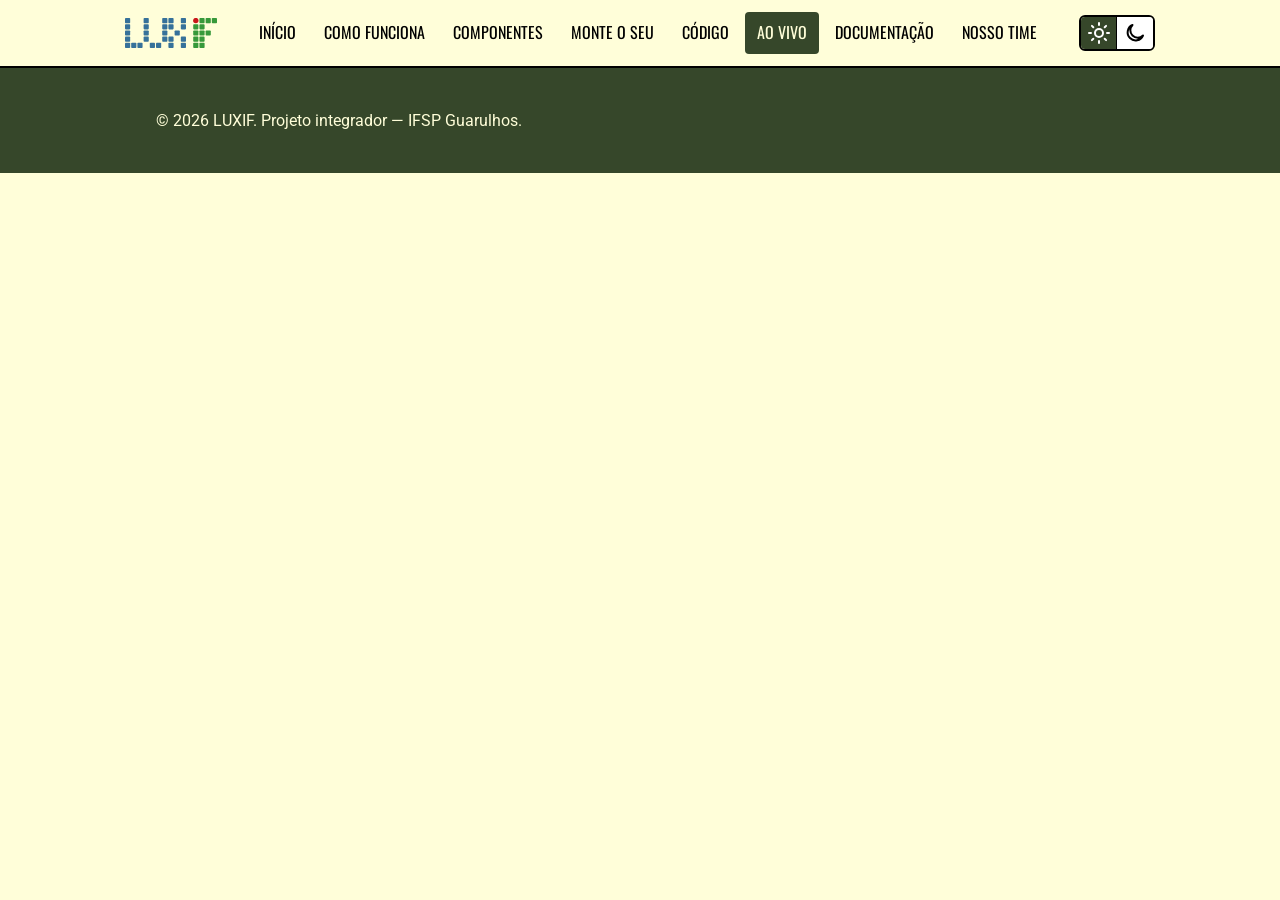
==== paginas/ao-vivo.html @ e8ebfc52 "Adiciona toma claro e escuro" ====
<!DOCTYPE html>
<html lang="pt-BR">
<head>
    <meta charset="UTF-8">
    <meta name="viewport" content="width=device-width, initial-scale=1">
    <title>Ao Vivo</title>

    <link rel="icon" href="../icones/icone.png" type="image/png">
	<link href="https://fonts.googleapis.com/css2?family=Oswald:wght@500;700&amp;family=Roboto:wght@400;700&amp;display=swap" rel="stylesheet">
    <link rel="stylesheet" href="../css/style.css">
    <script src="../js/tema.js"></script>
</head>
<body>
    <header>
        <div class="painel">
            <a href="../index.html"><img class="logo" src="../imagens/logo.svg" alt="Logo LUXIF — página inicial"></a>
            <nav>
                <ul>
                    <li><a href="../index.html">Início</a></li>
                    <li><a href="funcionamento.html">Como funciona</a></li>
                    <li><a href="componentes.html">Componentes</a></li>
                    <li><a href="montagem.html">Monte o seu</a></li>
                    <li><a href="codigo.html">Código</a></li>
                    <li><a href="ao-vivo.html" aria-current="page">Ao vivo</a></li>
                    <li><a href="documentacao.html">Documentação</a></li>
                    <li><a href="equipe.html">Nosso time</a></li>
                </ul>
            </nav>
            <div class="ferramentas">
				<div class="seletor-tema" role="group" aria-label="Tema do site">
					<button type="button" data-escolha="claro" aria-pressed="true" aria-label="Tema claro" title="Tema claro"><img src="../icones/claro.svg" alt="" class="icone"></button>	
					<button type="button" data-escolha="escuro" aria-pressed="false" aria-label="Tema escuro" title="Tema escuro"><img src="../icones/escuro.svg" alt="" class="icone"></button>				
				</div>
			</div>
        </div>
    </header>
    
    <main></main>

    <footer>
		<div class="container">
			<p>&copy; 2026 LUXIF. Projeto integrador — IFSP Guarulhos.</p>
		</div>
	</footer>
</body>
</html>
---- css/style.css ----
:root {
	--principal: #8D95C7;   /* roxo azulado claro */
	--secundaria: #A5C78D;  /* verde claro */
	--destaque: #36472A;    /* verde escuro: links e botões */
	--fundo: #FFFED9;       /* amarelo claro */
	--texto: #000000;
	--fonte-titulo: "Oswald", sans-serif;
	--fonte-texto: "Roboto", sans-serif;

	--superficie: #FFFFFF;
	--fundo-alternado: #F1F0D0;
	--borda: #000000;
	--texto-suave: #45473C;
	--sobre-destaque: #FFFED9;
	--rodape-fundo: #36472A;
	--rodape-texto: #FFFED9;
	--alerta: #B3261E;

	color-scheme: light;
}

:root[data-tema="escuro"] {
	--principal: #A9B0DD;
	--secundaria: #A5C78D;
	--destaque: #B9D9A2;
	--fundo: #16180F;
	--texto: #F2F1DC;

	--superficie: #20231A;
	--fundo-alternado: #1B1D14;
	--borda: #5C604E;
	--texto-suave: #C4C3AE;
	--sobre-destaque: #16180F;
	--rodape-fundo: #0E100A;
	--rodape-texto: #F2F1DC;
	--alerta: #FF8A80;

	color-scheme: dark;
}

*,
*::before,
*::after {
    box-sizing: border-box;
}

body {
	margin: 0;
	background: var(--fundo);
	color: var(--texto);
	font-family: var(--fonte-texto);
	line-height: 1.6;
	transition: background-color .4s, color .4s;
}

h1 {
	font-family: var(--fonte-titulo);
	line-height: 1.2;
}

a {
	color: var(--destaque);
}

img {
	max-width: 100%;
	height: auto;
}

:focus-visible {
	outline: 3px solid var(--principal);
	outline-offset: 2px;
}

section {
	padding: 48px 0;
}

.container {
	max-width: 1000px;
	margin: 0 auto;
	padding: 0 16px;
}

section {
	padding: 48px 0;
}

section:nth-of-type(even) {
	background: var(--fundo-alternado);
}

/* Cabeçalho */

header {
	border-bottom: 2px solid var(--borda);
}

header .painel {
	display: flex;
	flex-wrap: wrap;
	align-items: center;
	width: fit-content;
	min-width: 1000px;
	justify-content: space-between;
	gap: 30px;
	padding-top: 12px;
	padding-bottom: 12px;
	margin: 0 auto;
}

.logo {
	display: block;
	height: 30px;
	width: auto;
}

nav ul {
	display: flex;
	flex-wrap: wrap;
	gap: 4px;
	list-style: none;
	margin: 0;
	padding: 0;
}

nav a {
	display: block;
	padding: 8px 12px;
	border-radius: 4px;
	font-family: var(--fonte-titulo);
	text-transform: uppercase;
	text-decoration: none;
	color: var(--texto);
}

nav a:hover {
	background: var(--principal);
	color: #000000;
}

nav a[aria-current="page"] {
	background: var(--destaque);
	color: var(--sobre-destaque);
}


.ferramentas {
	display: flex;
	align-items: center;
	gap: 10px;
}

.icone { 
	width: 1.5rem; 
	height: 1.5rem; 
	display: block; 
}

[data-tema="escuro"] [data-escolha="escuro"] .icone {
  filter: invert(1);
}

.indicador-luxif {
	display: inline-flex;
	align-items: center;
	gap: 6px;
	padding: 4px 10px;
	border: 2px solid var(--borda);
	border-radius: 999px;
	background: var(--superficie);
	color: var(--texto);
	font-size: .9rem;
	font-weight: 700;
	text-decoration: none;
	white-space: nowrap;
}

.indicador-luxif[hidden] {
	display: none;
}

.indicador-luxif::before {
	content: "";
	width: 8px;
	height: 8px;
	border-radius: 50%;
	background: #2E8540;
}

.seletor-tema {
	display: inline-flex;
	border: 2px solid var(--borda);
	border-radius: 6px;
	overflow: hidden;
}

.seletor-tema button {
	display: grid;
	place-items: center;
	width: 36px;
	height: 32px;
	padding: 0;
	border: 0;
	border-right: 1px solid var(--borda);
	background: var(--superficie);
	color: var(--texto);
	cursor: pointer;
}

.seletor-tema button:last-child {
	border-right: 0;
}

.seletor-tema button[aria-pressed="true"] {
	background: var(--destaque);
	color: var(--sobre-destaque);
}

/* Rodapé */

footer {
	padding: 24px 0;
	background: var(--rodape-fundo);
	color: var(--rodape-texto);
}

footer a {
	color: var(--rodape-texto);
}

/* Conteudo das páginas */

.abertura h1 {
	font-size: 3rem;
	margin: 0 0 8px;
}

.subtitulo {
	font-size: 1.3rem;
}

.introducao {
	max-width: 70ch;
	color: var(--texto-suave);
	font-size: 1.1rem;
}

.botao {
	display: inline-block;
	padding: 10px 18px;
	margin: 4px 8px 4px 0;
	border: 2px solid var(--borda);
	border-radius: 6px;
	background: var(--destaque);
	color: var(--sobre-destaque);
	font-family: var(--fonte-titulo);
	font-size: 1rem;
	text-transform: uppercase;
	text-decoration: none;
	cursor: pointer;
}

.botao:hover {
	opacity: .55;
}

.botao.secundario {
	background: var(--superficie);
	color: var(--texto);
}

.botao.secundario:hover {
    opacity: .60;
    background-color: var(--principal);
}

.grade {
	display: grid;
	grid-template-columns: repeat(auto-fit, minmax(220px, 1fr));
	gap: 20px;
}

.cartao {
	background: var(--superficie);
	border: 2px solid var(--borda);
	border-radius: 6px;
	padding: 20px;
	box-shadow: 4px 4px 0 var(--destaque);
}

.cartao h3 {
	margin-top: 0;
}

.aviso {
	padding: 16px 20px;
	border: 2px solid var(--borda);
	border-left: 8px solid var(--principal);
	border-radius: 6px;
	background: var(--superficie);
}

.formula {
	padding: 16px;
	border: 2px dashed var(--borda);
	border-radius: 6px;
	background: var(--superficie);
	font-family: monospace;
	font-size: 1.2rem;
	text-align: center;
}

figure {
	margin: 0;
	padding: 12px;
	border: 2px solid var(--borda);
	border-radius: 6px;
	background: var(--superficie);
}

figure img {
	display: block;
	margin: 0 auto;
	background: #FFFFFF;
}

figcaption {
	margin-top: 8px;
	font-size: .9rem;
}

table {
	width: 100%;
	border-collapse: collapse;
	background: var(--superficie);
}

th,
td {
	padding: 10px 12px;
	border: 1px solid var(--borda);
	text-align: left;
	vertical-align: top;
}

thead th {
	background: var(--principal);
	color: #000000;
	font-family: var(--fonte-titulo);
}

pre {
	padding: 16px;
	border-radius: 6px;
	background: #1E2219;
	color: #EEF0E4;
	line-height: 1.5;
}

/* Responsividade */

.duas-colunas {
	display: grid;
	grid-template-columns: 1fr 1fr;
	gap: 32px;
	align-items: center;
}

@media (max-width: 800px) {
	nav {
		order: 3;
		width: 100%;
	}

	.duas-colunas {
		grid-template-columns: minmax(0, 1fr);
	}

	.abertura h1 {
		font-size: 2.2rem;
	}
}
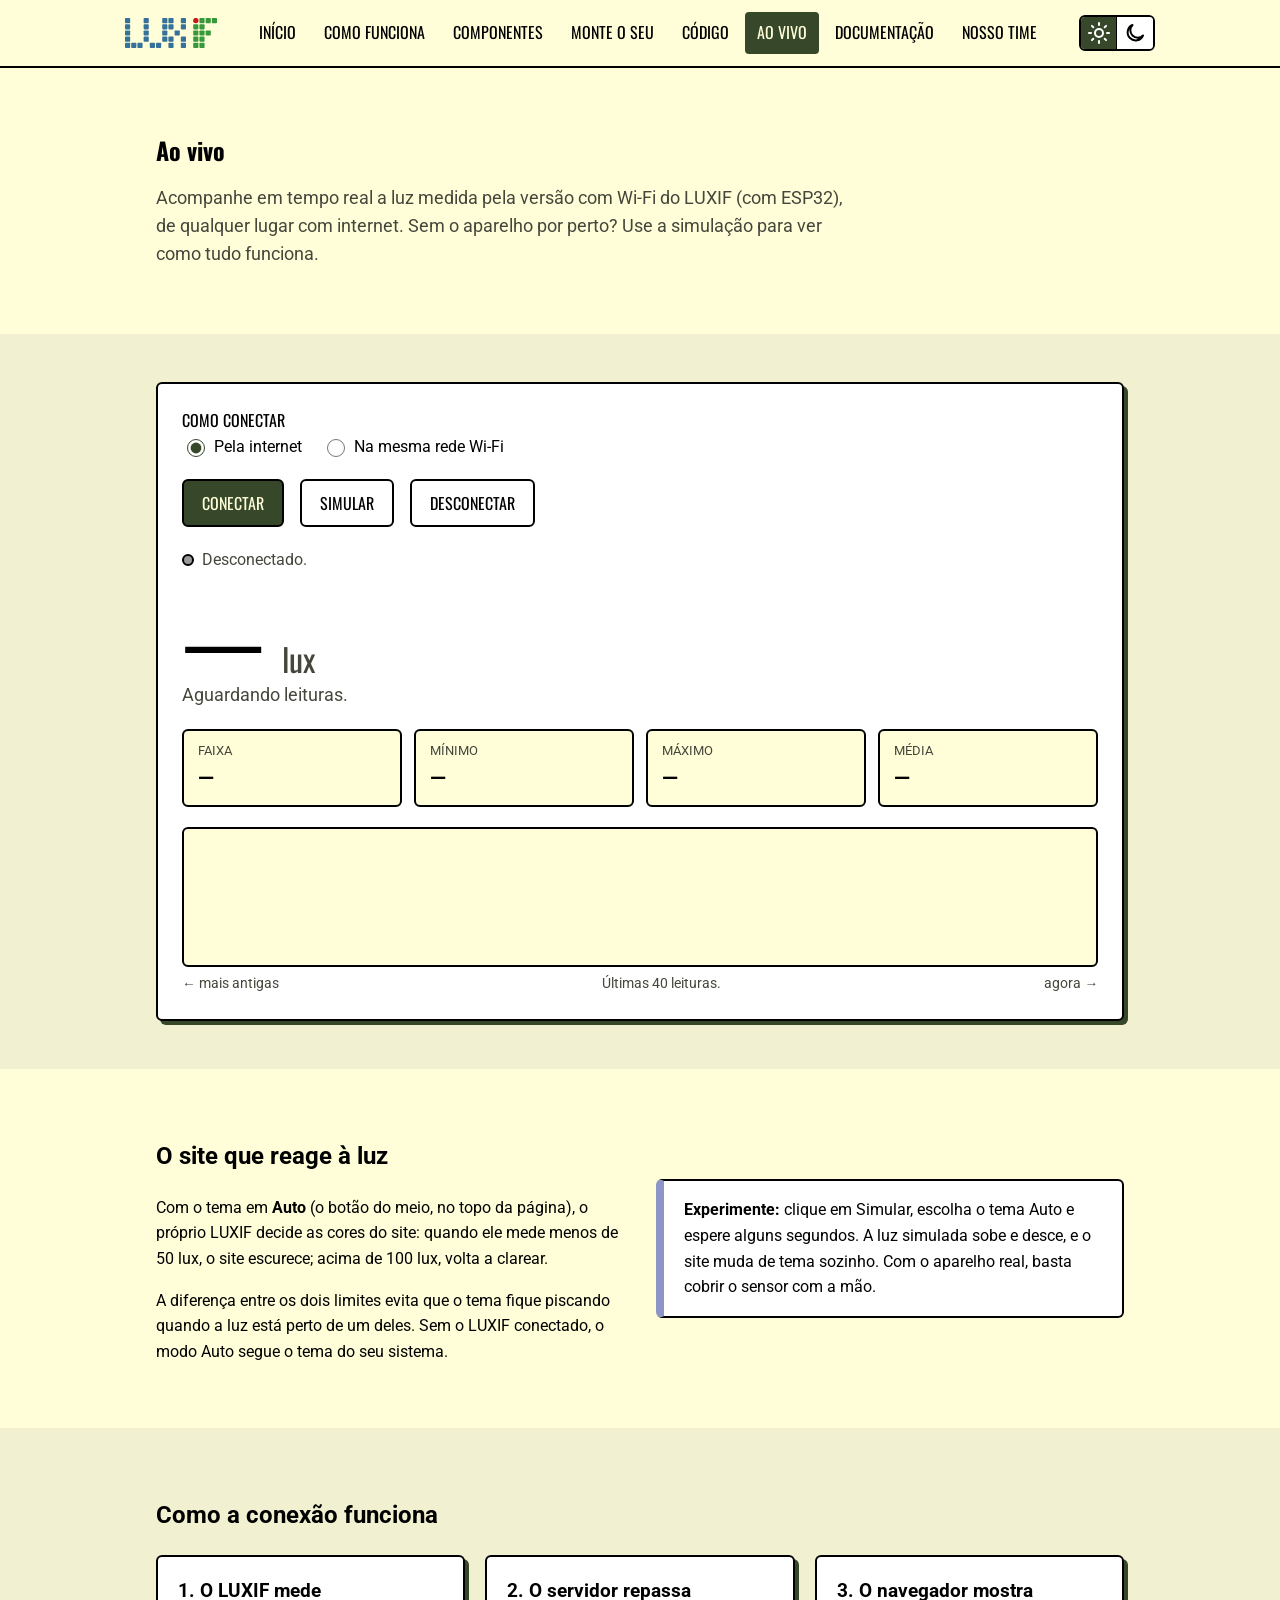
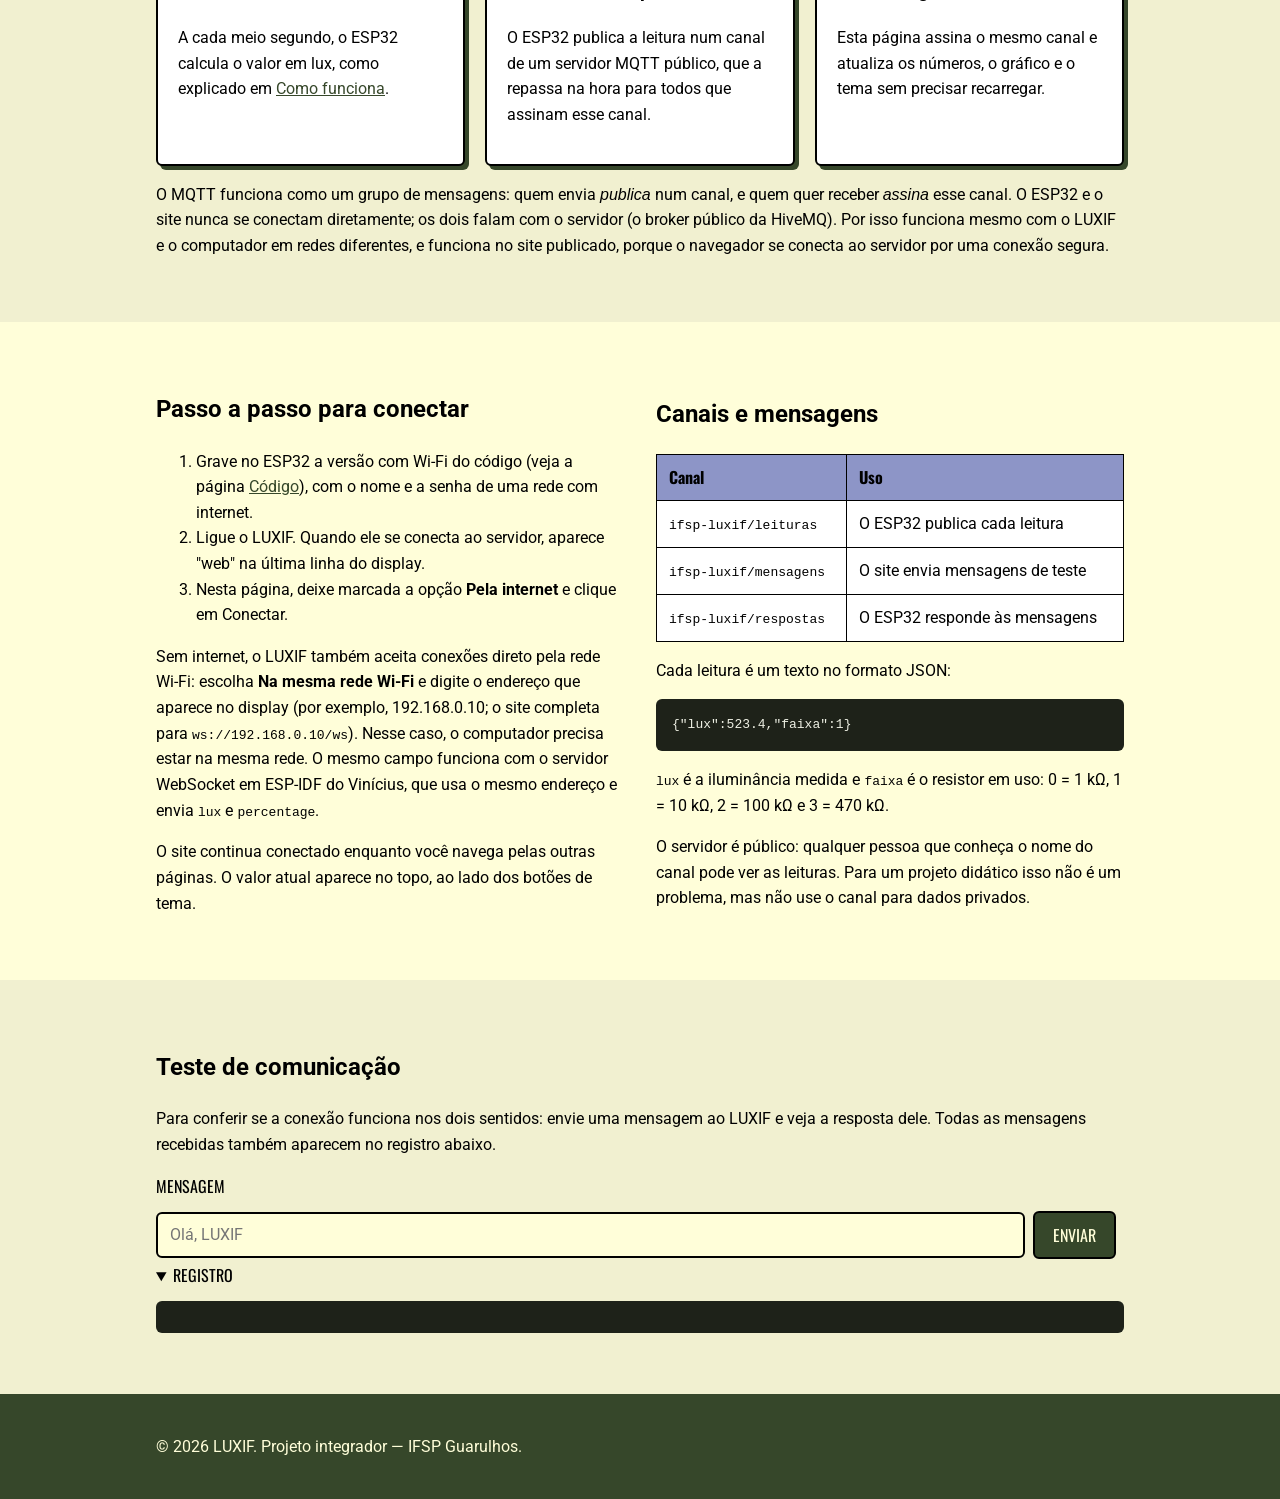
==== commit 9349fa79: "Adiciona página ao vivo" ====
--- a/paginas/ao-vivo.html
+++ b/paginas/ao-vivo.html
@@ -35,7 +35,133 @@
         </div>
     </header>
     
-    <main></main>
+    <main>
+        <section>
+			<div class="container">
+				<h1>Ao vivo</h1>
+				<p class="introducao">Acompanhe em tempo real a luz medida pela versão com Wi-Fi do LUXIF (com ESP32), de qualquer lugar com internet. Sem o aparelho por perto? Use a simulação para ver como tudo funciona.</p>
+			</div>
+		</section>
+
+		<section id="grafico">
+			<div class="container">
+				<div class="grafico">
+					<form class="conexao" id="formulario-conexao">
+						<fieldset class="modos">
+							<legend>Como conectar</legend>
+							<label><input type="radio" name="modo" value="internet" checked> Pela internet</label>
+							<label><input type="radio" name="modo" value="local"> Na mesma rede Wi-Fi</label>
+						</fieldset>
+						<div class="campo-endereco" id="campo-local" hidden>
+							<label for="endereco">Endereço do LUXIF</label>
+							<input type="text" id="endereco" placeholder="192.168.0.10" autocomplete="off" spellcheck="false">
+						</div>
+						<button class="botao" type="submit">Conectar</button>
+						<button class="botao secundario" type="button" id="botao-simular">Simular</button>
+						<button class="botao secundario" type="button" id="botao-desconectar" disabled>Desconectar</button>
+					</form>
+					<p class="estado" id="estado" data-estado="desconectado" role="status">Desconectado.</p>
+
+					<p class="leitura-principal"><span id="valor-lux">—</span> <small>lux</small></p>
+					<p class="nivel-luz" id="nivel-luz">Aguardando leituras.</p>
+
+					<div class="leituras">
+						<div><span>Faixa</span><strong id="valor-faixa">—</strong></div>
+						<div><span>Mínimo</span><strong id="valor-minimo">—</strong></div>
+						<div><span>Máximo</span><strong id="valor-maximo">—</strong></div>
+						<div><span>Média</span><strong id="valor-media">—</strong></div>
+					</div>
+
+					<div class="historico" id="historico" aria-hidden="true"></div>
+					<p class="legenda-historico"><span>← mais antigas</span><span>Últimas 40 leituras.</span><span>agora →</span></p>
+				</div>
+			</div>
+		</section>
+
+		<section id="tema-automatico">
+			<div class="container duas-colunas">
+				<div>
+					<h2>O site que reage à luz</h2>
+					<p>Com o tema em <strong>Auto</strong> (o botão do meio, no topo da página), o próprio LUXIF decide as cores do site: quando ele mede menos de 50 lux, o site escurece; acima de 100 lux, volta a clarear.</p>
+					<p>A diferença entre os dois limites evita que o tema fique piscando quando a luz está perto de um deles. Sem o LUXIF conectado, o modo Auto segue o tema do seu sistema.</p>
+				</div>
+				<div class="aviso">
+					<strong>Experimente:</strong> clique em Simular, escolha o tema Auto e espere alguns segundos. A luz simulada sobe e desce, e o site muda de tema sozinho. Com o aparelho real, basta cobrir o sensor com a mão.
+				</div>
+			</div>
+		</section>
+
+		<section id="como-funciona">
+			<div class="container">
+				<h2>Como a conexão funciona</h2>
+				<div class="grade">
+					<article class="cartao">
+						<h3>1. O LUXIF mede</h3>
+						<p>A cada meio segundo, o ESP32 calcula o valor em lux, como explicado em <a href="funcionamento.html">Como funciona</a>.</p>
+					</article>
+					<article class="cartao">
+						<h3>2. O servidor repassa</h3>
+						<p>O ESP32 publica a leitura num canal de um servidor MQTT público, que a repassa na hora para todos que assinam esse canal.</p>
+					</article>
+					<article class="cartao">
+						<h3>3. O navegador mostra</h3>
+						<p>Esta página assina o mesmo canal e atualiza os números, o gráfico e o tema sem precisar recarregar.</p>
+					</article>
+				</div>
+				<p>O MQTT funciona como um grupo de mensagens: quem envia <em>publica</em> num canal, e quem quer receber <em>assina</em> esse canal. O ESP32 e o site nunca se conectam diretamente; os dois falam com o servidor (o broker público da HiveMQ). Por isso funciona mesmo com o LUXIF e o computador em redes diferentes, e funciona no site publicado, porque o navegador se conecta ao servidor por uma conexão segura.</p>
+			</div>
+		</section>
+
+		<section id="conectar">
+			<div class="container duas-colunas">
+				<div>
+					<h2>Passo a passo para conectar</h2>
+					<ol>
+						<li>Grave no ESP32 a versão com Wi-Fi do código (veja a página <a href="codigo.html#versao-wifi">Código</a>), com o nome e a senha de uma rede com internet.</li>
+						<li>Ligue o LUXIF. Quando ele se conecta ao servidor, aparece "web" na última linha do display.</li>
+						<li>Nesta página, deixe marcada a opção <strong>Pela internet</strong> e clique em Conectar.</li>
+					</ol>
+					<p>Sem internet, o LUXIF também aceita conexões direto pela rede Wi-Fi: escolha <strong>Na mesma rede Wi-Fi</strong> e digite o endereço que aparece no display (por exemplo, 192.168.0.10; o site completa para <code>ws://192.168.0.10/ws</code>). Nesse caso, o computador precisa estar na mesma rede. O mesmo campo funciona com o servidor WebSocket em ESP-IDF do Vinícius, que usa o mesmo endereço e envia <code>lux</code> e <code>percentage</code>.</p>
+					<p>O site continua conectado enquanto você navega pelas outras páginas. O valor atual aparece no topo, ao lado dos botões de tema.</p>
+				</div>
+				<div>
+					<h2>Canais e mensagens</h2>
+					<div class="tabela-rolagem">
+						<table>
+							<thead>
+								<tr><th>Canal</th><th>Uso</th></tr>
+							</thead>
+							<tbody>
+								<tr><td><code>ifsp-luxif/leituras</code></td><td>O ESP32 publica cada leitura</td></tr>
+								<tr><td><code>ifsp-luxif/mensagens</code></td><td>O site envia mensagens de teste</td></tr>
+								<tr><td><code>ifsp-luxif/respostas</code></td><td>O ESP32 responde às mensagens</td></tr>
+							</tbody>
+						</table>
+					</div>
+					<p>Cada leitura é um texto no formato JSON:</p>
+					<pre><code>{"lux":523.4,"faixa":1}</code></pre>
+					<p><code>lux</code> é a iluminância medida e <code>faixa</code> é o resistor em uso: 0 = 1 kΩ, 1 = 10 kΩ, 2 = 100 kΩ e 3 = 470 kΩ.</p>
+					<p>O servidor é público: qualquer pessoa que conheça o nome do canal pode ver as leituras. Para um projeto didático isso não é um problema, mas não use o canal para dados privados.</p>
+				</div>
+			</div>
+		</section>
+
+		<section id="teste">
+			<div class="container">
+				<h2>Teste de comunicação</h2>
+				<p>Para conferir se a conexão funciona nos dois sentidos: envie uma mensagem ao LUXIF e veja a resposta dele. Todas as mensagens recebidas também aparecem no registro abaixo.</p>
+				<form class="conexao" id="formulario-teste">
+					<label for="mensagem">Mensagem</label>
+					<input type="text" id="mensagem" placeholder="Olá, LUXIF" autocomplete="off">
+					<button class="botao" type="submit">Enviar</button>
+				</form>
+				<details open>
+					<summary>Registro</summary>
+					<pre class="registro" id="registro" aria-live="polite"></pre>
+				</details>
+			</div>
+		</section>
+    </main>
 
     <footer>
 		<div class="container">
--- a/css/style.css
+++ b/css/style.css
@@ -14,7 +14,6 @@
 	--sobre-destaque: #FFFED9;
 	--rodape-fundo: #36472A;
 	--rodape-texto: #FFFED9;
-	--alerta: #B3261E;
 
 	color-scheme: light;
 }
@@ -33,7 +32,6 @@
 	--sobre-destaque: #16180F;
 	--rodape-fundo: #0E100A;
 	--rodape-texto: #F2F1DC;
-	--alerta: #FF8A80;
 
 	color-scheme: dark;
 }
@@ -358,6 +356,203 @@
 	line-height: 1.5;
 }
 
+
+.grafico {
+	background: var(--superficie);
+	border: 2px solid var(--borda);
+	border-radius: 6px;
+	padding: 24px;
+	box-shadow: 4px 4px 0 var(--destaque);
+}
+
+.conexao {
+	display: flex;
+	flex-wrap: wrap;
+	align-items: center;
+	gap: 8px;
+}
+
+.conexao > label,
+.campo-endereco label,
+.modos legend {
+	width: 100%;
+	padding: 0;
+	font-family: var(--fonte-titulo);
+	text-transform: uppercase;
+}
+
+.modos {
+	display: flex;
+	flex-wrap: wrap;
+	gap: 6px 20px;
+	width: 100%;
+	margin: 0 0 8px;
+	padding: 0;
+	border: 0;
+}
+
+.modos label {
+	display: inline-flex;
+	align-items: center;
+	gap: 6px;
+	cursor: pointer;
+}
+
+input[type="radio"] {
+	width: 18px;
+	height: 18px;
+	accent-color: var(--destaque);
+}
+
+.campo-endereco {
+	display: flex;
+	flex-wrap: wrap;
+	gap: 8px;
+	width: 100%;
+}
+
+.campo-endereco[hidden] {
+	display: none;
+}
+
+input[type="text"] {
+	flex: 1;
+	min-width: 220px;
+	min-height: 44px;
+	padding: 8px 12px;
+	border: 2px solid var(--borda);
+	border-radius: 6px;
+	background: var(--fundo);
+	color: var(--texto);
+	font: inherit;
+}
+
+.estado {
+	display: flex;
+	align-items: center;
+	gap: 8px;
+	margin: 16px 0 0;
+	color: var(--texto-suave);
+}
+
+.estado::before {
+	content: "";
+	flex: none;
+	width: 12px;
+	height: 12px;
+	border: 2px solid var(--borda);
+	border-radius: 50%;
+	background: #9A9A9A;
+}
+
+.estado[data-estado="conectado"]::before {
+	background: #2E8540;
+}
+
+.estado[data-estado="simulando"]::before {
+	background: #F2B705;
+}
+
+.estado[data-estado="conectando"]::before,
+.estado[data-estado="aguardando"]::before {
+	background: #8D95C7;
+}
+
+.estado[data-estado="erro"] {
+	color: var(--alerta);
+}
+
+.estado[data-estado="erro"]::before {
+	background: var(--alerta);
+}
+
+.leitura-principal {
+	margin: 24px 0 4px;
+	font-family: var(--fonte-titulo);
+	font-size: clamp(3rem, 12vw, 5rem);
+	line-height: 1;
+}
+
+.leitura-principal small {
+	font-size: .4em;
+	color: var(--texto-suave);
+}
+
+.nivel-luz {
+	margin: 0 0 20px;
+	color: var(--texto-suave);
+	font-size: 1.1rem;
+}
+
+.leituras {
+	display: grid;
+	grid-template-columns: repeat(auto-fit, minmax(130px, 1fr));
+	gap: 12px;
+}
+
+.leituras div {
+	padding: 10px 14px;
+	border: 2px solid var(--borda);
+	border-radius: 6px;
+	background: var(--fundo);
+}
+
+.leituras span {
+	display: block;
+	font-size: .8rem;
+	text-transform: uppercase;
+	color: var(--texto-suave);
+}
+
+.leituras strong {
+	font-size: 1.3rem;
+}
+
+.historico {
+	display: flex;
+	align-items: flex-end;
+	gap: 3px;
+	height: 140px;
+	margin-top: 20px;
+	padding: 8px;
+	border: 2px solid var(--borda);
+	border-radius: 6px;
+	background: var(--fundo);
+}
+
+.historico span {
+	flex: 1;
+	min-height: 2px;
+	border-radius: 2px 2px 0 0;
+	background: var(--principal);
+}
+
+.historico span.atual {
+	background: var(--destaque);
+}
+
+.legenda-historico {
+	display: flex;
+	justify-content: space-between;
+	margin: 6px 0 0;
+	font-size: .85rem;
+	color: var(--texto-suave);
+}
+
+.registro {
+	max-height: 220px;
+	overflow-y: auto;
+	margin-top: 12px;
+	font-size: .85rem;
+}
+
+details summary {
+	cursor: pointer;
+	font-family: var(--fonte-titulo);
+	text-transform: uppercase;
+}
+
+
 /* Responsividade */
 
 .duas-colunas {
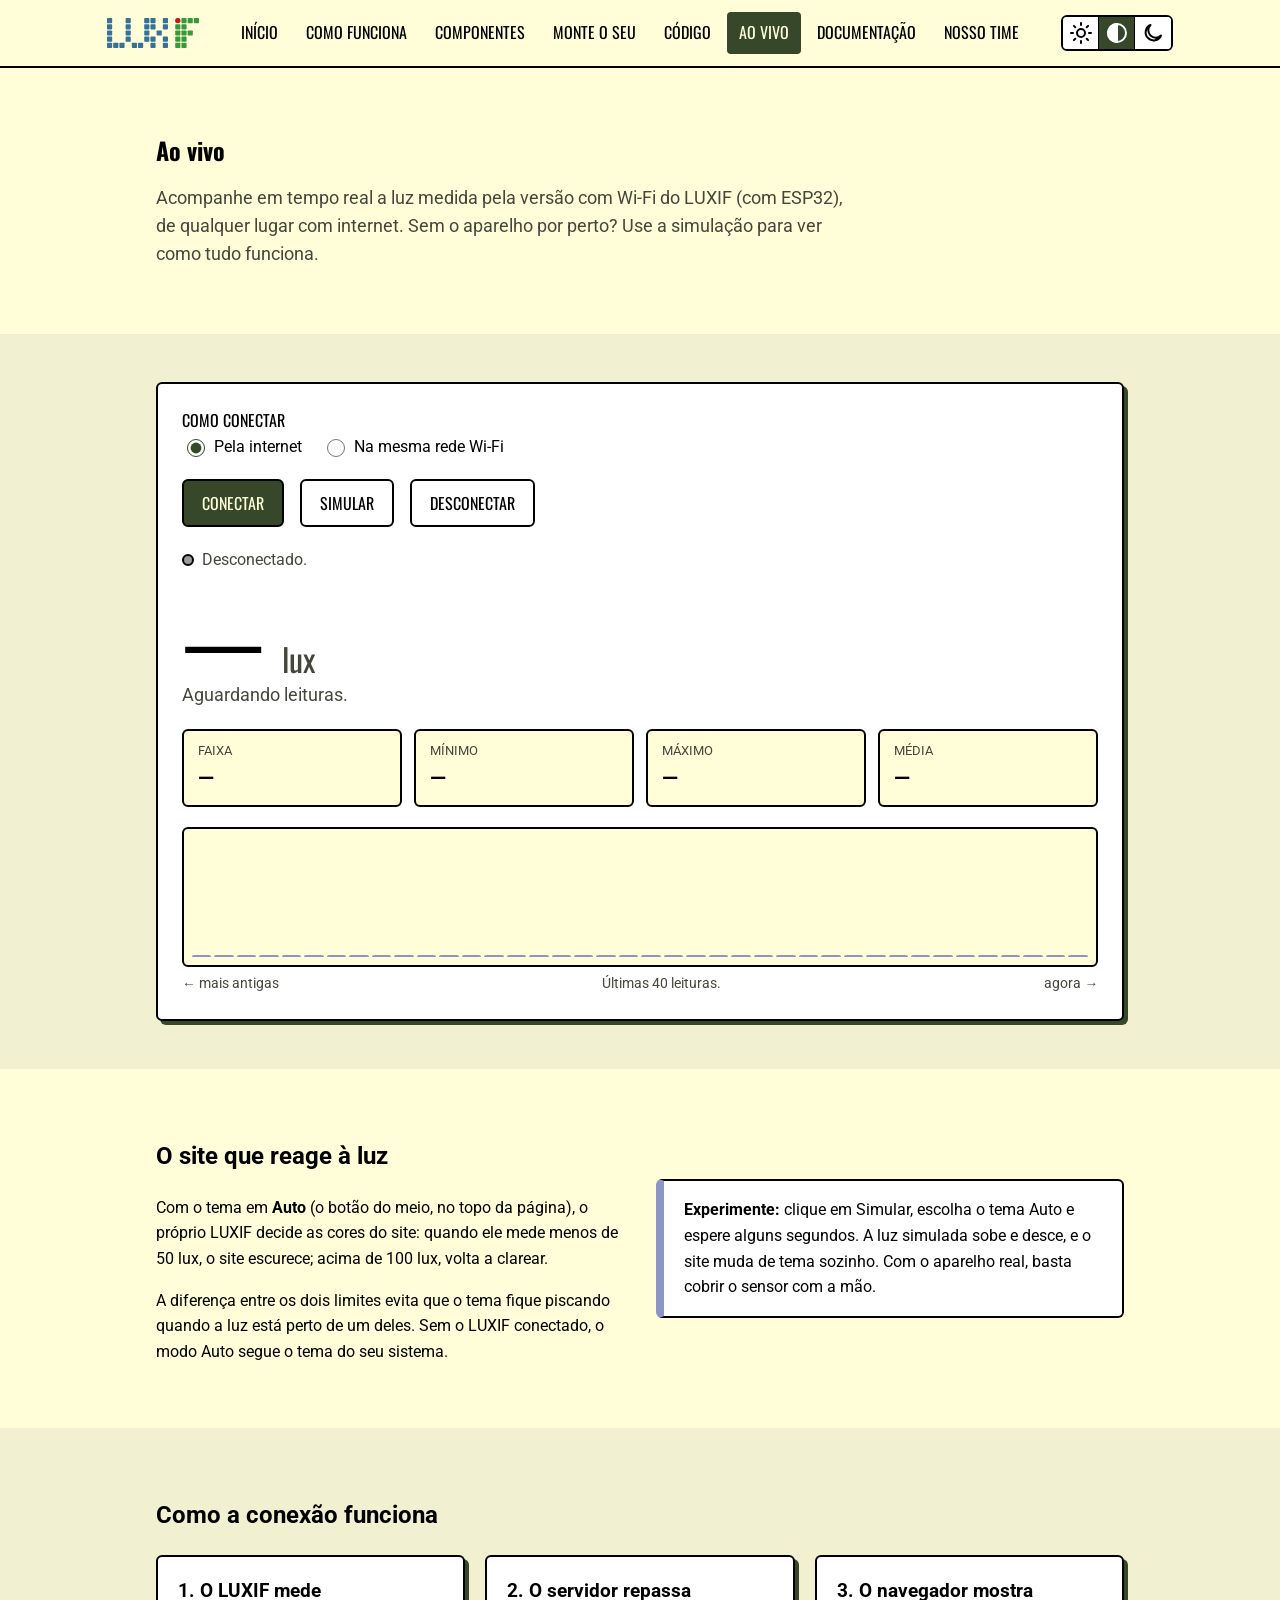
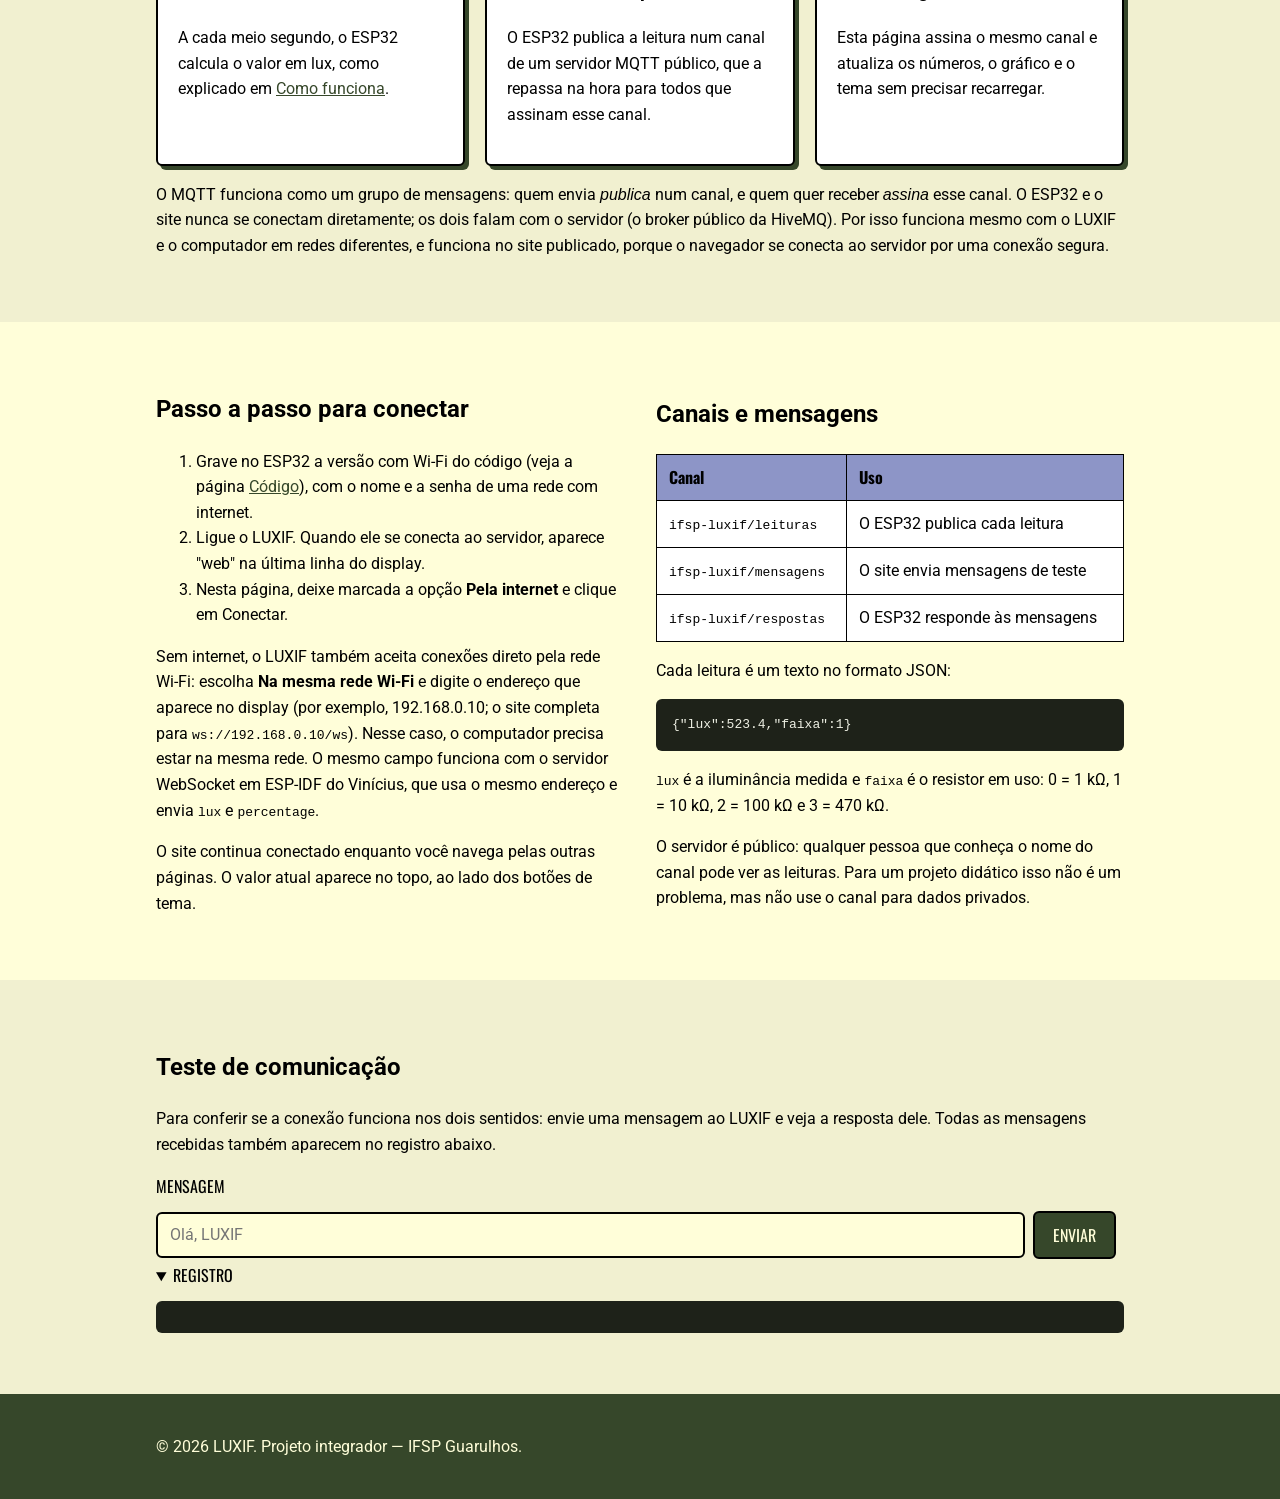
==== commit 3d30b5f5: "Adiciona conecção via broker" ====
--- a/paginas/ao-vivo.html
+++ b/paginas/ao-vivo.html
@@ -27,8 +27,10 @@
                 </ul>
             </nav>
             <div class="ferramentas">
+				<a class="indicador-luxif" href="ao-vivo.html" title="Leitura atual do LUXIF" hidden><span></span></a>
 				<div class="seletor-tema" role="group" aria-label="Tema do site">
-					<button type="button" data-escolha="claro" aria-pressed="true" aria-label="Tema claro" title="Tema claro"><img src="../icones/claro.svg" alt="" class="icone"></button>	
+					<button type="button" data-escolha="claro" aria-pressed="false" aria-label="Tema claro" title="Tema claro"><img src="../icones/claro.svg" alt="" class="icone"></button>	
+					<button type="button" data-escolha="auto" aria-pressed="true" aria-label="Tema auto" title="Tema auto"><img src="../icones/auto.svg" alt="" class="icone"></button>	
 					<button type="button" data-escolha="escuro" aria-pressed="false" aria-label="Tema escuro" title="Tema escuro"><img src="../icones/escuro.svg" alt="" class="icone"></button>				
 				</div>
 			</div>
@@ -56,6 +58,7 @@
 							<label for="endereco">Endereço do LUXIF</label>
 							<input type="text" id="endereco" placeholder="192.168.0.10" autocomplete="off" spellcheck="false">
 						</div>
+						<p class="aviso" id="aviso-https" hidden>Este site está em HTTPS, e o navegador bloqueia conexões <code>ws://</code> diretas ao LUXIF. Use <strong>Pela internet</strong> ou abra o site por <code>http://</code> na mesma rede.</p>
 						<button class="botao" type="submit">Conectar</button>
 						<button class="botao secundario" type="button" id="botao-simular">Simular</button>
 						<button class="botao secundario" type="button" id="botao-desconectar" disabled>Desconectar</button>
@@ -168,5 +171,7 @@
 			<p>&copy; 2026 LUXIF. Projeto integrador — IFSP Guarulhos.</p>
 		</div>
 	</footer>
+	<script src="../js/luxif.js"></script>
+	<script src="../js/ao-vivo.js"></script>
 </body>
 </html>
--- a/css/style.css
+++ b/css/style.css
@@ -155,8 +155,10 @@
 	display: block; 
 }
 
-[data-tema="escuro"] [data-escolha="escuro"] .icone {
-  filter: invert(1);
+/* Os SVGs são pretos. Botão ativo tem fundo escuro no tema claro e claro no tema escuro; o inativo é o contrário. */
+[data-tema="claro"] button[aria-pressed="true"] .icone,
+[data-tema="escuro"] button[aria-pressed="false"] .icone {
+	filter: invert(1);
 }
 
 .indicador-luxif {
@@ -575,4 +577,8 @@
 	.abertura h1 {
 		font-size: 2.2rem;
 	}
-}+}
+
+.tabela-rolagem {
+	overflow-x: auto;
+}
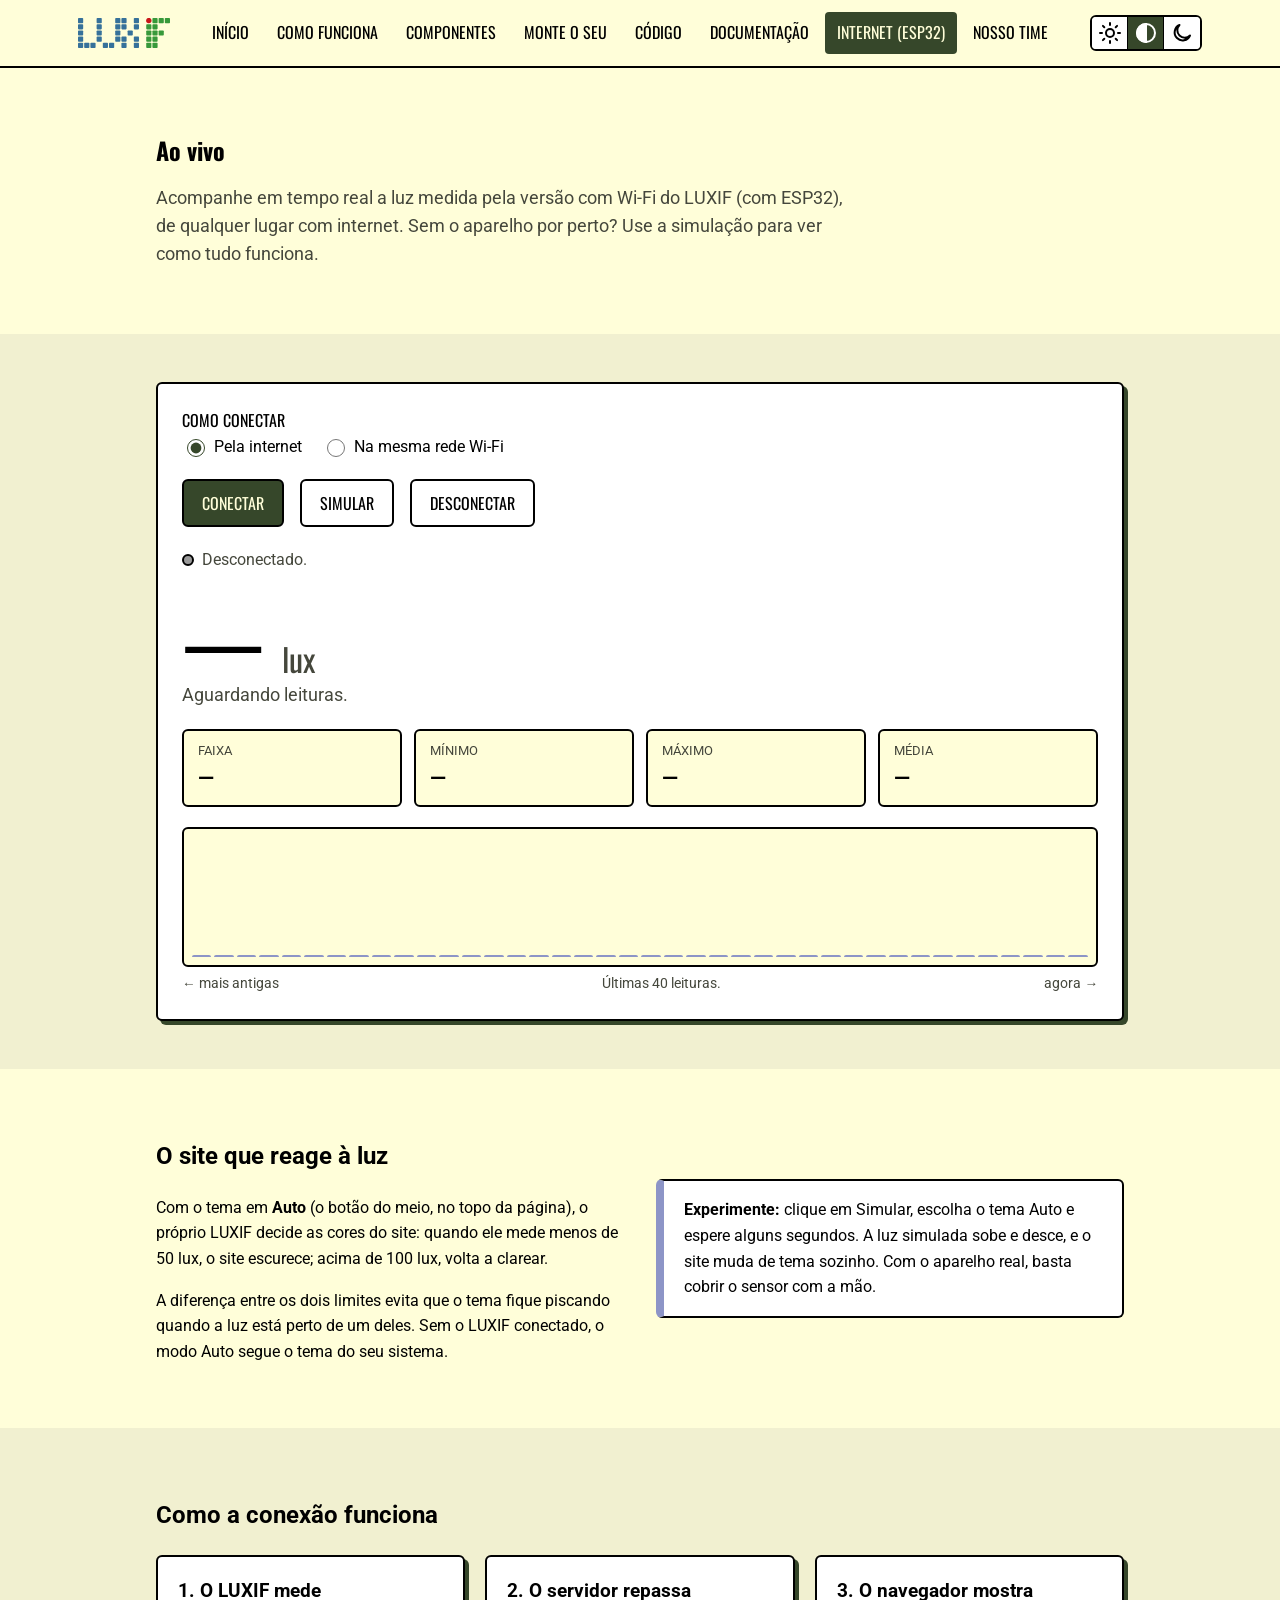
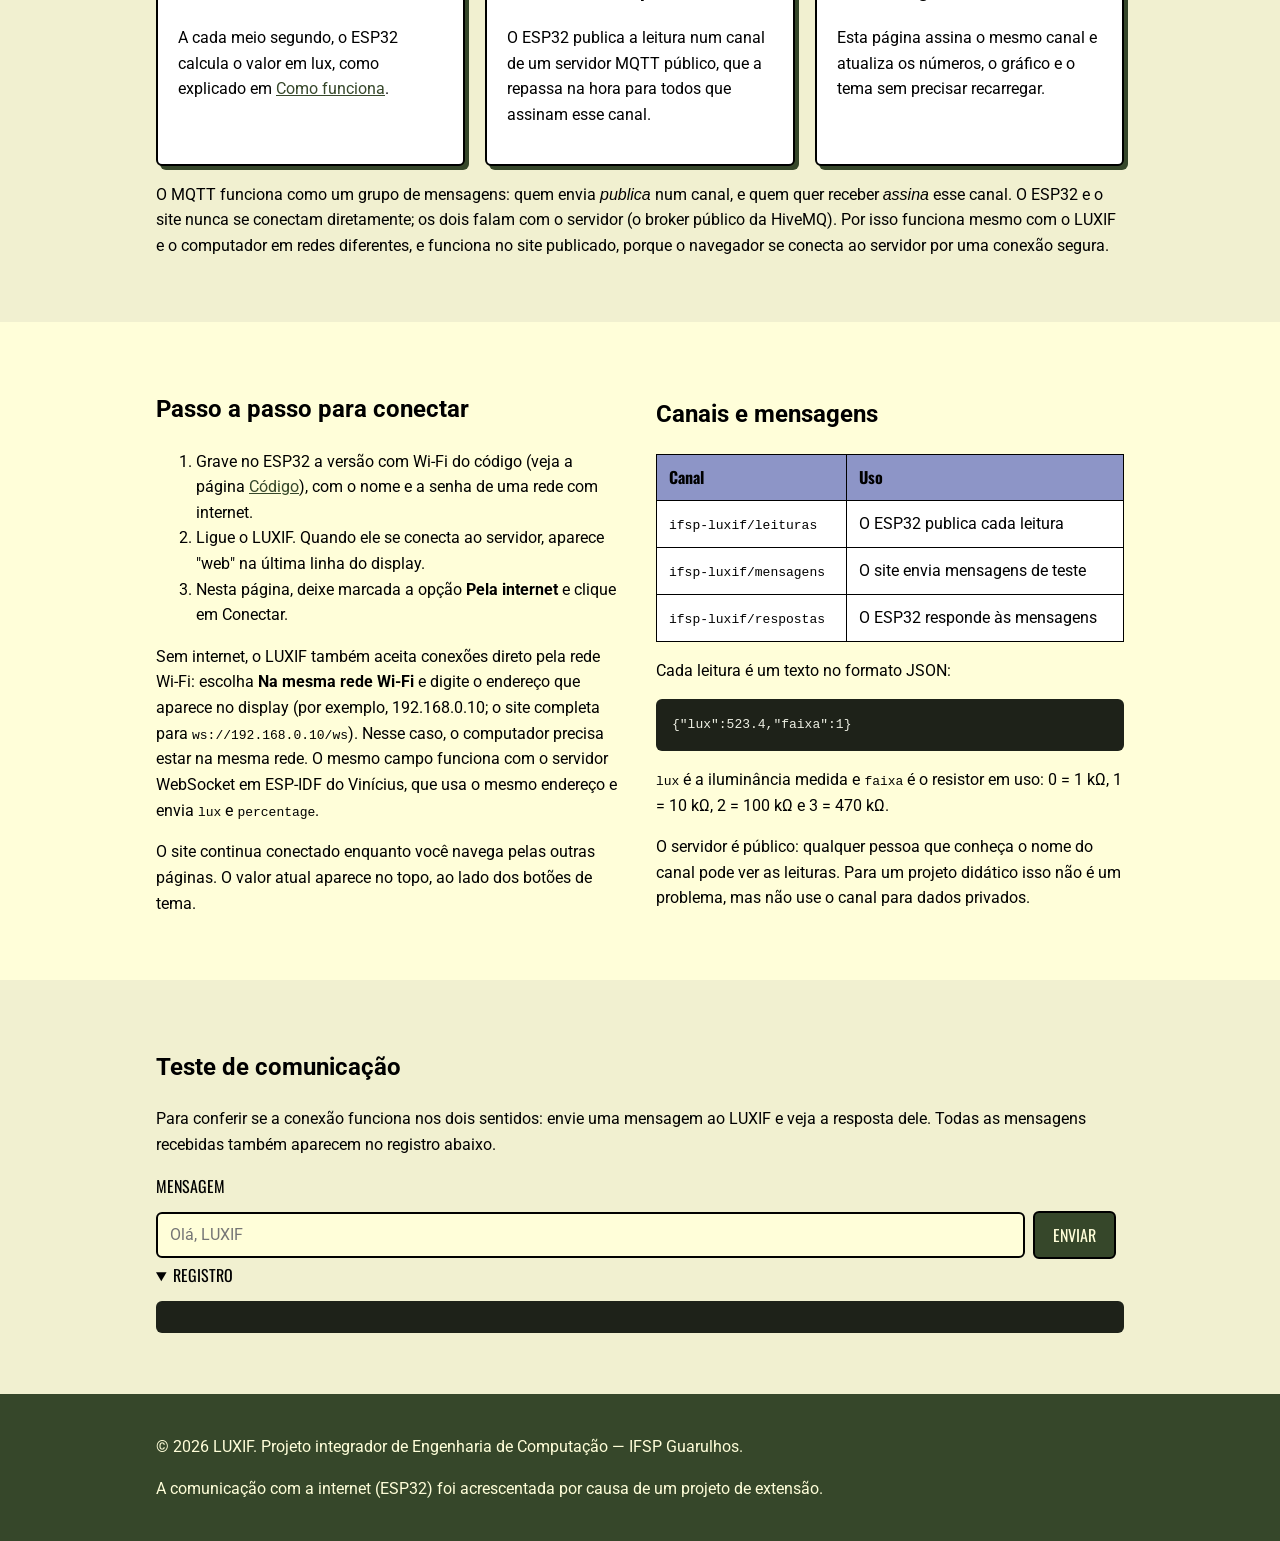
==== commit 62b0b191: "Clarifica o propósito do trabalho" ====
--- a/paginas/ao-vivo.html
+++ b/paginas/ao-vivo.html
@@ -21,8 +21,8 @@
                     <li><a href="componentes.html">Componentes</a></li>
                     <li><a href="montagem.html">Monte o seu</a></li>
                     <li><a href="codigo.html">Código</a></li>
-                    <li><a href="ao-vivo.html" aria-current="page">Ao vivo</a></li>
                     <li><a href="documentacao.html">Documentação</a></li>
+                    <li><a href="ao-vivo.html" aria-current="page">Internet (ESP32)</a></li>
                     <li><a href="equipe.html">Nosso time</a></li>
                 </ul>
             </nav>
@@ -168,7 +168,8 @@
 
     <footer>
 		<div class="container">
-			<p>&copy; 2026 LUXIF. Projeto integrador — IFSP Guarulhos.</p>
+			<p>&copy; 2026 LUXIF. Projeto integrador de Engenharia de Computação — IFSP Guarulhos.</p>
+			<p>A comunicação com a internet (ESP32) foi acrescentada por causa de um projeto de extensão.</p>
 		</div>
 	</footer>
 	<script src="../js/luxif.js"></script>
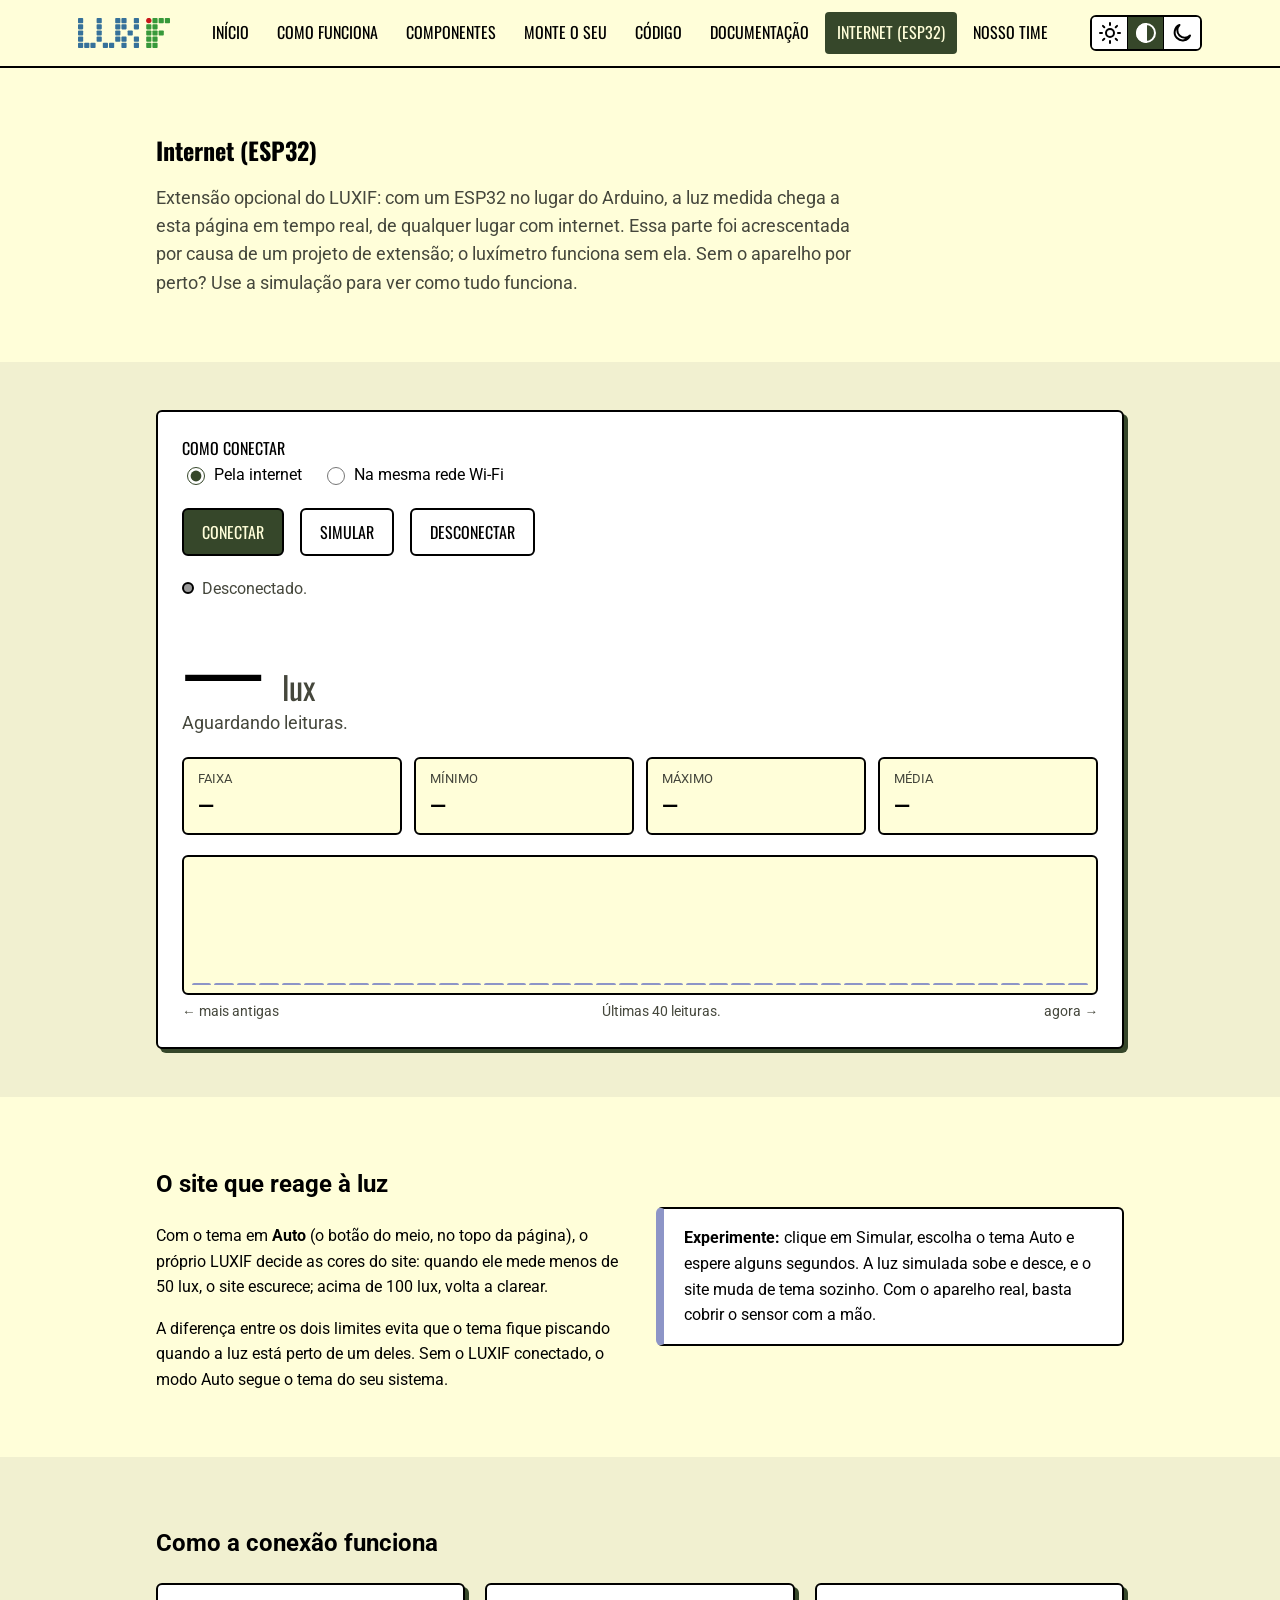
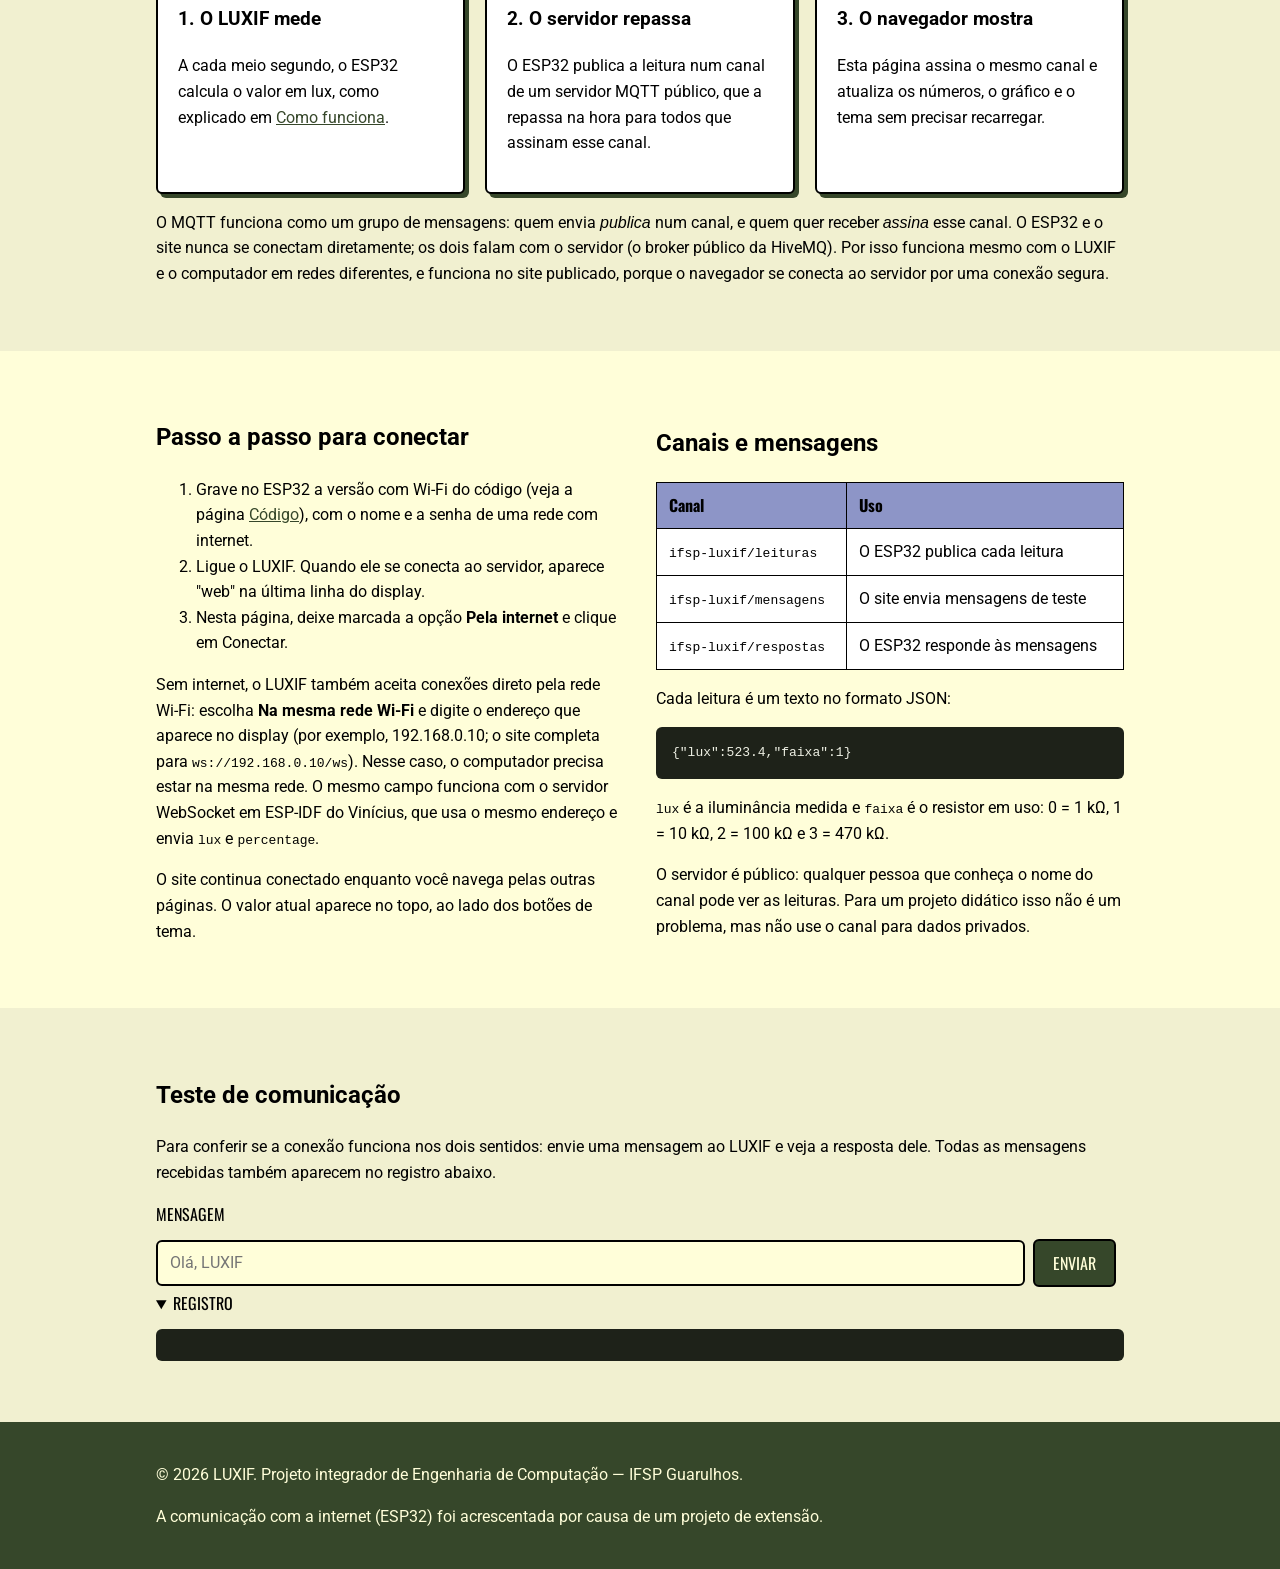
==== commit 5f7fd096: "Corrige falhas de comunicação do propósito" ====
--- a/paginas/ao-vivo.html
+++ b/paginas/ao-vivo.html
@@ -3,7 +3,7 @@
 <head>
     <meta charset="UTF-8">
     <meta name="viewport" content="width=device-width, initial-scale=1">
-    <title>Ao Vivo</title>
+    <title>Internet (ESP32)</title>
 
     <link rel="icon" href="../icones/icone.png" type="image/png">
 	<link href="https://fonts.googleapis.com/css2?family=Oswald:wght@500;700&amp;family=Roboto:wght@400;700&amp;display=swap" rel="stylesheet">
@@ -40,8 +40,8 @@
     <main>
         <section>
 			<div class="container">
-				<h1>Ao vivo</h1>
-				<p class="introducao">Acompanhe em tempo real a luz medida pela versão com Wi-Fi do LUXIF (com ESP32), de qualquer lugar com internet. Sem o aparelho por perto? Use a simulação para ver como tudo funciona.</p>
+				<h1>Internet (ESP32)</h1>
+				<p class="introducao">Extensão opcional do LUXIF: com um ESP32 no lugar do Arduino, a luz medida chega a esta página em tempo real, de qualquer lugar com internet. Essa parte foi acrescentada por causa de um projeto de extensão; o luxímetro funciona sem ela. Sem o aparelho por perto? Use a simulação para ver como tudo funciona.</p>
 			</div>
 		</section>
 
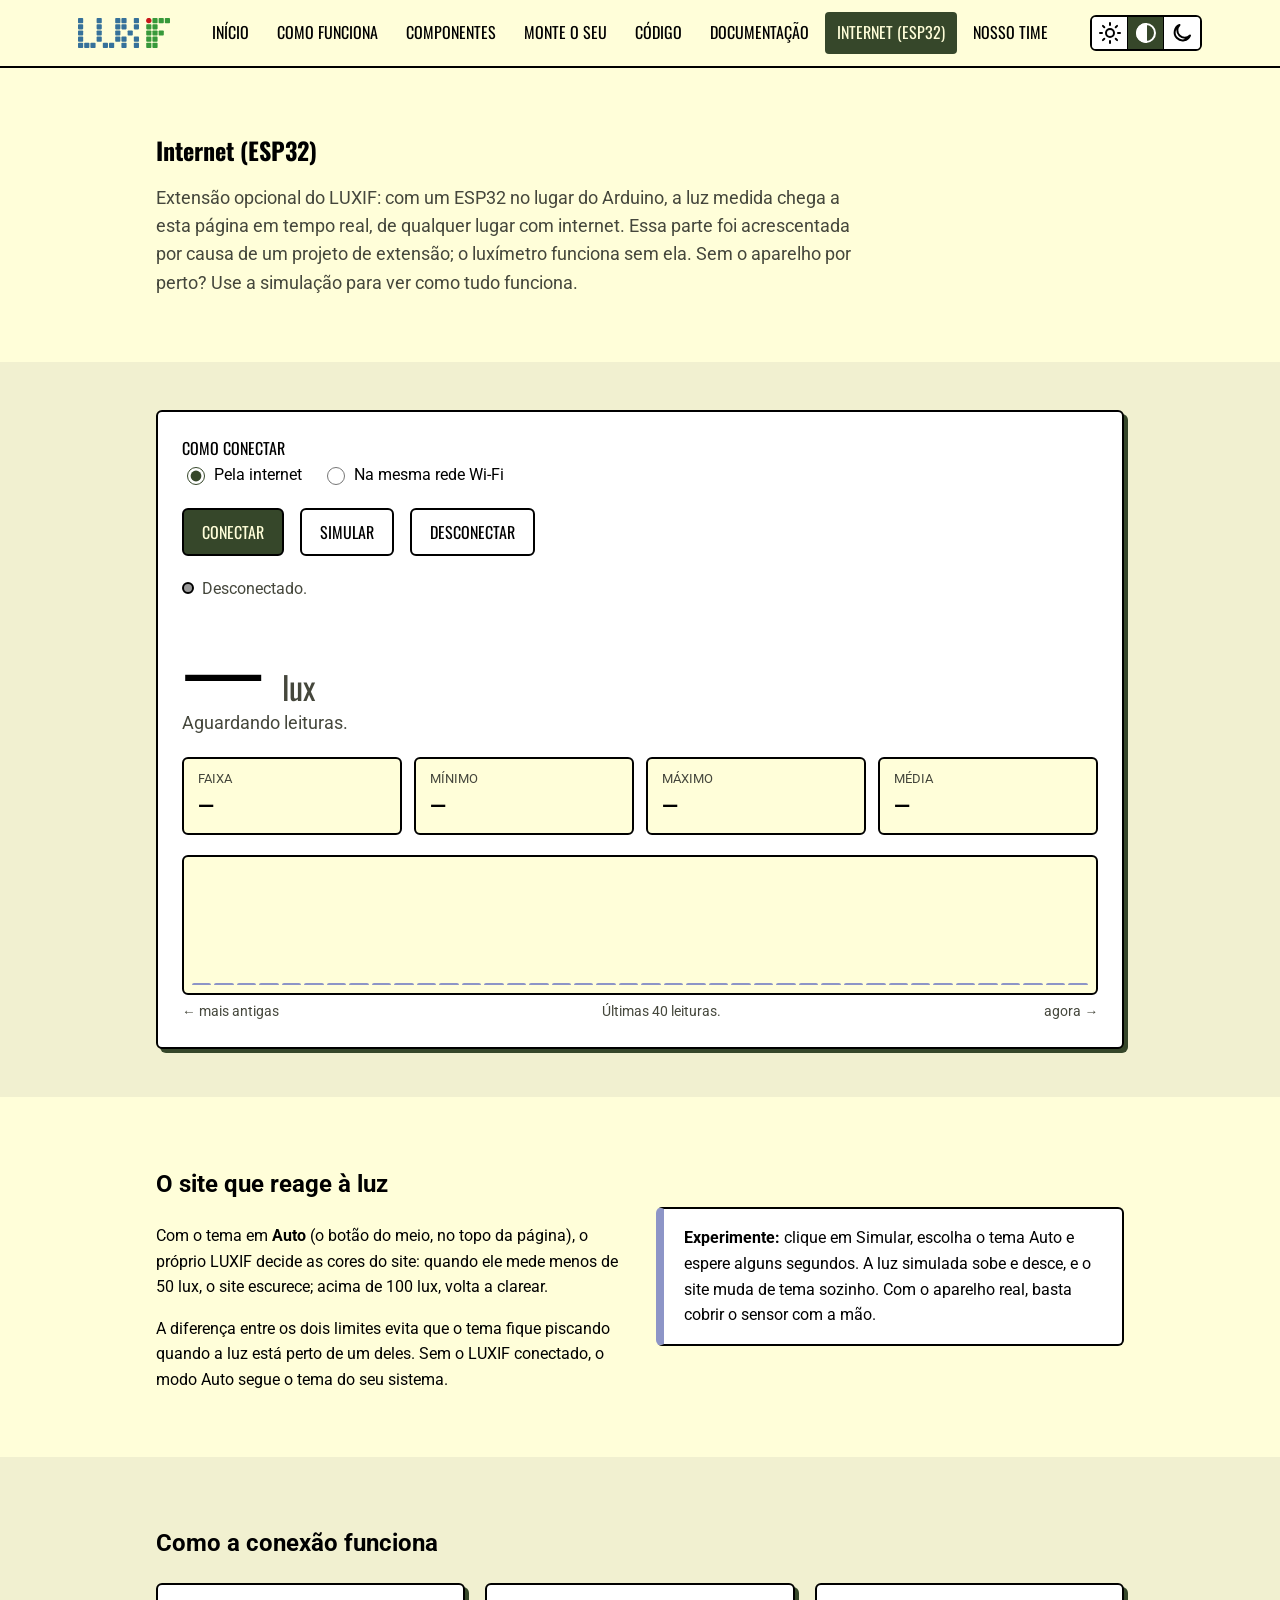
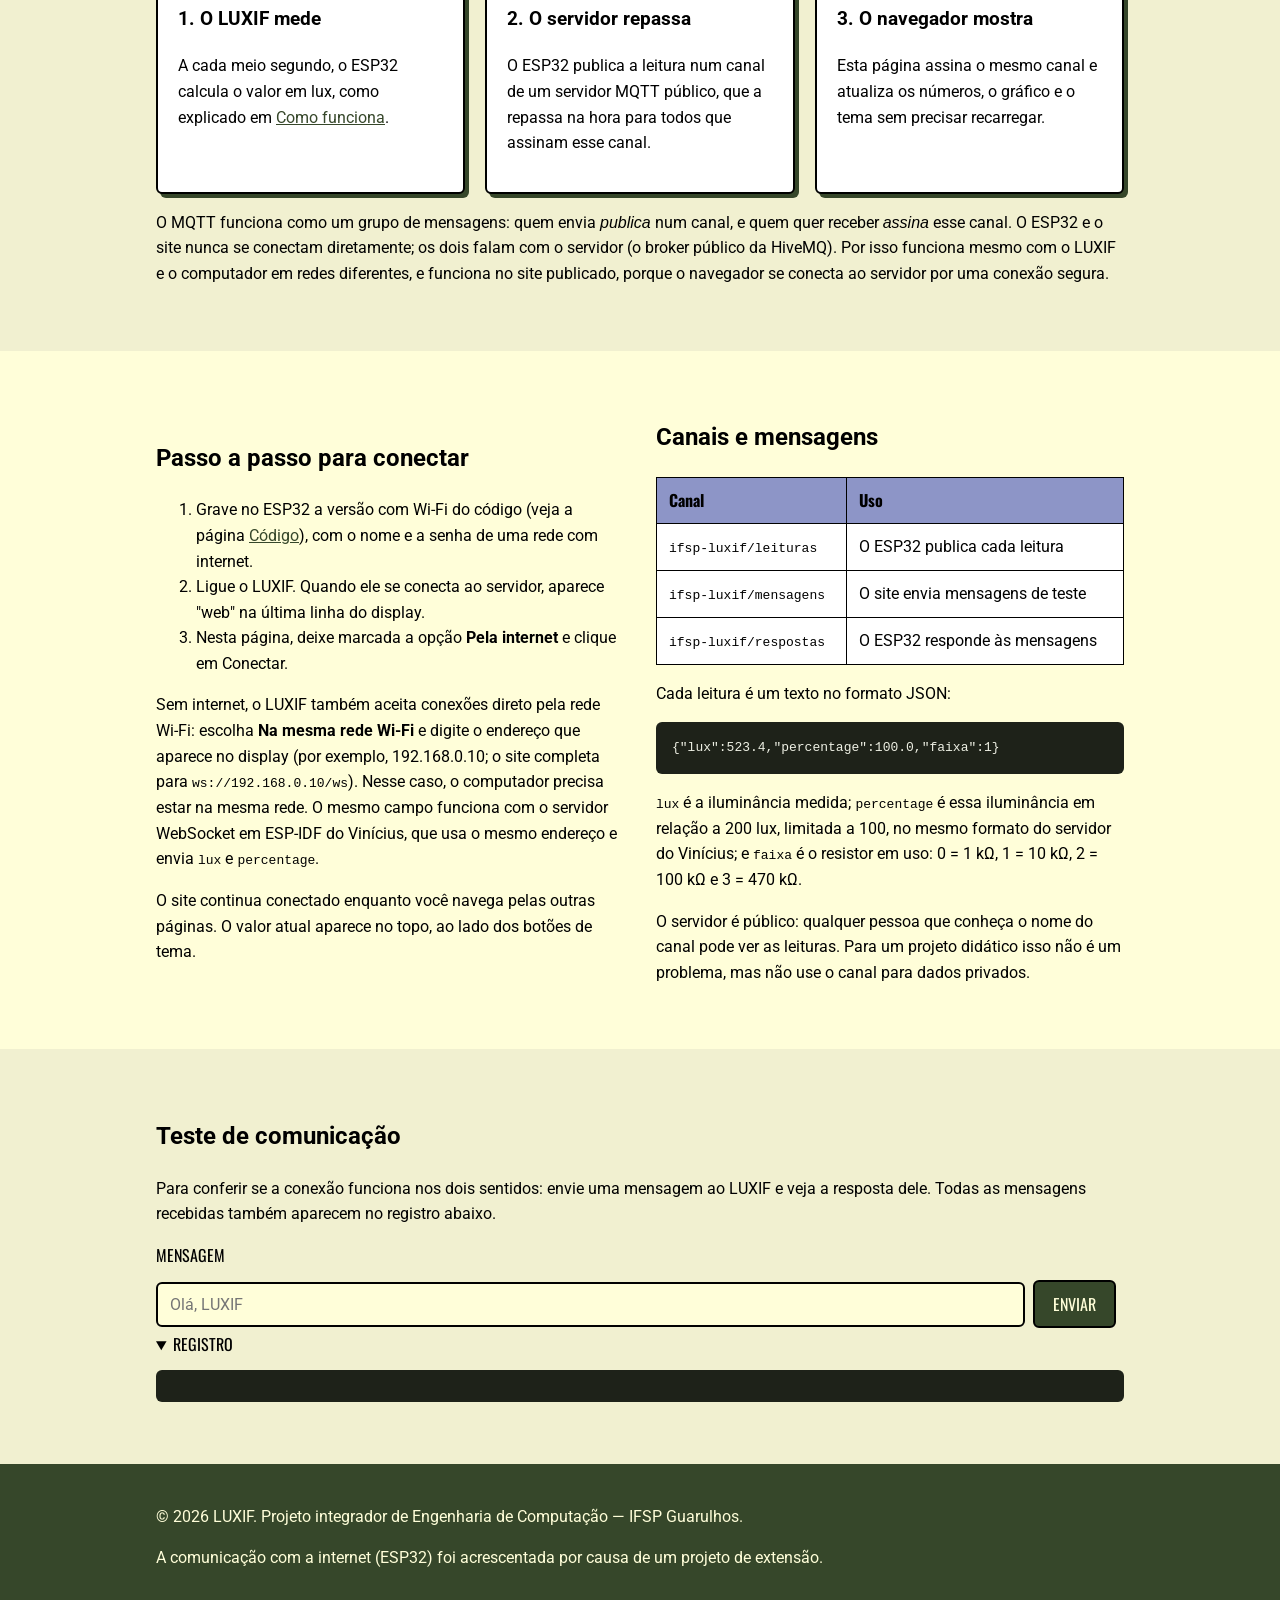
==== commit 9bfec81e: "Revisa o projeto" ====
--- a/paginas/ao-vivo.html
+++ b/paginas/ao-vivo.html
@@ -142,8 +142,8 @@
 						</table>
 					</div>
 					<p>Cada leitura é um texto no formato JSON:</p>
-					<pre><code>{"lux":523.4,"faixa":1}</code></pre>
-					<p><code>lux</code> é a iluminância medida e <code>faixa</code> é o resistor em uso: 0 = 1 kΩ, 1 = 10 kΩ, 2 = 100 kΩ e 3 = 470 kΩ.</p>
+					<pre><code>{"lux":523.4,"percentage":100.0,"faixa":1}</code></pre>
+					<p><code>lux</code> é a iluminância medida; <code>percentage</code> é essa iluminância em relação a 200 lux, limitada a 100, no mesmo formato do servidor do Vinícius; e <code>faixa</code> é o resistor em uso: 0 = 1 kΩ, 1 = 10 kΩ, 2 = 100 kΩ e 3 = 470 kΩ.</p>
 					<p>O servidor é público: qualquer pessoa que conheça o nome do canal pode ver as leituras. Para um projeto didático isso não é um problema, mas não use o canal para dados privados.</p>
 				</div>
 			</div>
--- a/css/style.css
+++ b/css/style.css
@@ -293,6 +293,20 @@
 	margin-top: 0;
 }
 
+.cartao .foto {
+	display: block;
+	width: 100%;
+	aspect-ratio: 1 / 1;
+	object-fit: cover;
+	border: 2px solid var(--borda);
+	border-radius: 4px;
+	margin-bottom: 16px;
+}
+
+.cartao .foto[hidden] {
+	display: none;
+}
+
 .aviso {
 	padding: 16px 20px;
 	border: 2px solid var(--borda);
@@ -350,7 +364,12 @@
 	font-family: var(--fonte-titulo);
 }
 
+:not(pre) > code {
+	overflow-wrap: anywhere;
+}
+
 pre {
+	overflow-x: auto;
 	padding: 16px;
 	border-radius: 6px;
 	background: #1E2219;
@@ -564,6 +583,18 @@
 	align-items: center;
 }
 
+/* Em telas estreitas o cabeçalho acompanha a largura da tela, em vez de forçar 1000 px */
+@media (max-width: 1040px) {
+	header .painel {
+		min-width: 0;
+		width: 100%;
+		box-sizing: border-box;
+		padding-left: 16px;
+		padding-right: 16px;
+		gap: 12px 30px;
+	}
+}
+
 @media (max-width: 800px) {
 	nav {
 		order: 3;
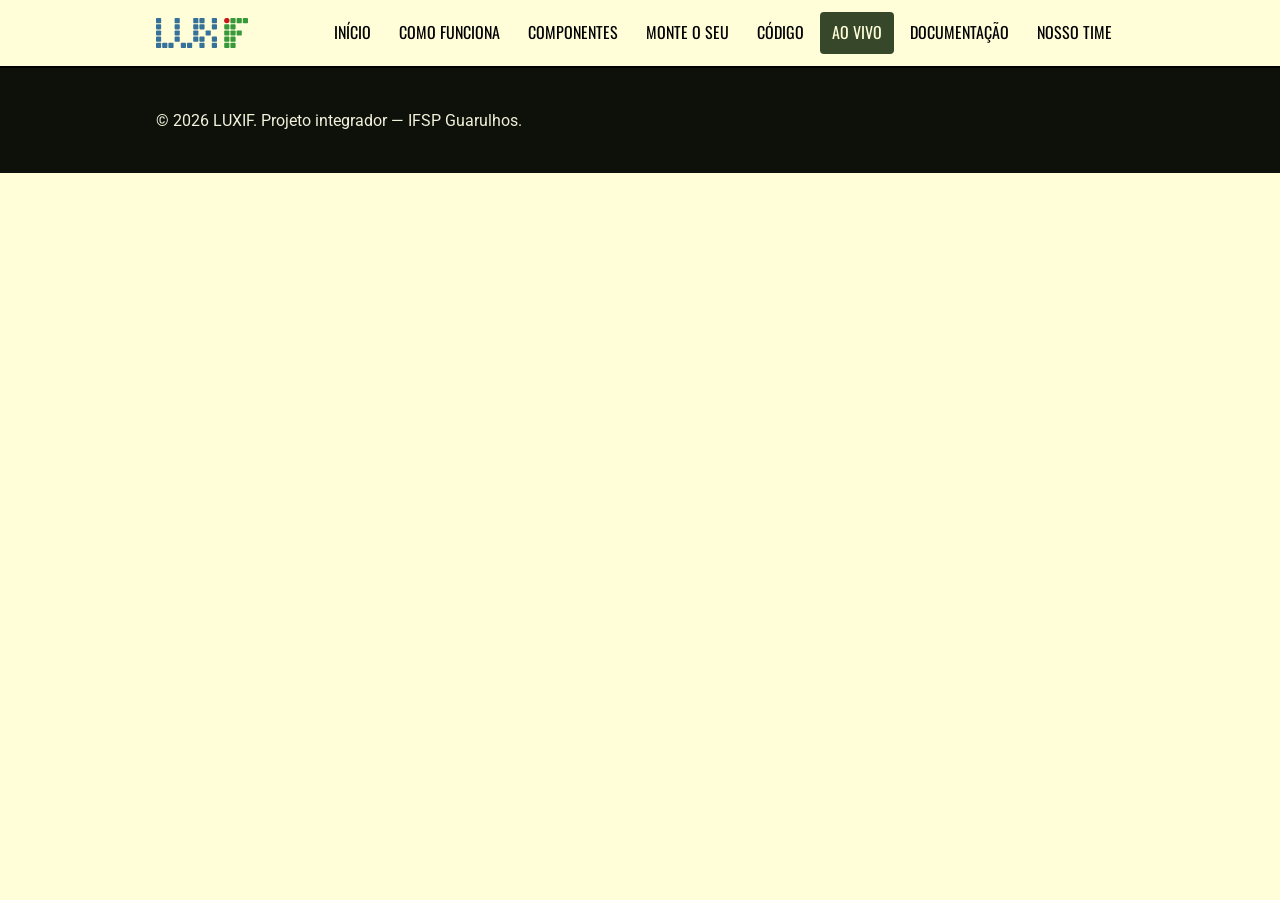
==== commit 41750b51: "atualizando conteudo da main" ====
--- a/paginas/ao-vivo.html
+++ b/paginas/ao-vivo.html
@@ -2,17 +2,15 @@
 <html lang="pt-BR">
 <head>
     <meta charset="UTF-8">
-    <meta name="viewport" content="width=device-width, initial-scale=1">
-    <title>Internet (ESP32)</title>
+    <title>Ao Vivo</title>
 
     <link rel="icon" href="../icones/icone.png" type="image/png">
 	<link href="https://fonts.googleapis.com/css2?family=Oswald:wght@500;700&amp;family=Roboto:wght@400;700&amp;display=swap" rel="stylesheet">
     <link rel="stylesheet" href="../css/style.css">
-    <script src="../js/tema.js"></script>
 </head>
 <body>
     <header>
-        <div class="painel">
+        <div class="container">
             <a href="../index.html"><img class="logo" src="../imagens/logo.svg" alt="Logo LUXIF — página inicial"></a>
             <nav>
                 <ul>
@@ -21,158 +19,20 @@
                     <li><a href="componentes.html">Componentes</a></li>
                     <li><a href="montagem.html">Monte o seu</a></li>
                     <li><a href="codigo.html">Código</a></li>
+                    <li><a href="ao-vivo.html" aria-current="page">Ao vivo</a></li>
                     <li><a href="documentacao.html">Documentação</a></li>
-                    <li><a href="ao-vivo.html" aria-current="page">Internet (ESP32)</a></li>
                     <li><a href="equipe.html">Nosso time</a></li>
                 </ul>
             </nav>
-            <div class="ferramentas">
-				<a class="indicador-luxif" href="ao-vivo.html" title="Leitura atual do LUXIF" hidden><span></span></a>
-				<div class="seletor-tema" role="group" aria-label="Tema do site">
-					<button type="button" data-escolha="claro" aria-pressed="false" aria-label="Tema claro" title="Tema claro"><img src="../icones/claro.svg" alt="" class="icone"></button>	
-					<button type="button" data-escolha="auto" aria-pressed="true" aria-label="Tema auto" title="Tema auto"><img src="../icones/auto.svg" alt="" class="icone"></button>	
-					<button type="button" data-escolha="escuro" aria-pressed="false" aria-label="Tema escuro" title="Tema escuro"><img src="../icones/escuro.svg" alt="" class="icone"></button>				
-				</div>
-			</div>
         </div>
     </header>
     
-    <main>
-        <section>
-			<div class="container">
-				<h1>Internet (ESP32)</h1>
-				<p class="introducao">Extensão opcional do LUXIF: com um ESP32 no lugar do Arduino, a luz medida chega a esta página em tempo real, de qualquer lugar com internet. Essa parte foi acrescentada por causa de um projeto de extensão; o luxímetro funciona sem ela. Sem o aparelho por perto? Use a simulação para ver como tudo funciona.</p>
-			</div>
-		</section>
-
-		<section id="grafico">
-			<div class="container">
-				<div class="grafico">
-					<form class="conexao" id="formulario-conexao">
-						<fieldset class="modos">
-							<legend>Como conectar</legend>
-							<label><input type="radio" name="modo" value="internet" checked> Pela internet</label>
-							<label><input type="radio" name="modo" value="local"> Na mesma rede Wi-Fi</label>
-						</fieldset>
-						<div class="campo-endereco" id="campo-local" hidden>
-							<label for="endereco">Endereço do LUXIF</label>
-							<input type="text" id="endereco" placeholder="192.168.0.10" autocomplete="off" spellcheck="false">
-						</div>
-						<p class="aviso" id="aviso-https" hidden>Este site está em HTTPS, e o navegador bloqueia conexões <code>ws://</code> diretas ao LUXIF. Use <strong>Pela internet</strong> ou abra o site por <code>http://</code> na mesma rede.</p>
-						<button class="botao" type="submit">Conectar</button>
-						<button class="botao secundario" type="button" id="botao-simular">Simular</button>
-						<button class="botao secundario" type="button" id="botao-desconectar" disabled>Desconectar</button>
-					</form>
-					<p class="estado" id="estado" data-estado="desconectado" role="status">Desconectado.</p>
-
-					<p class="leitura-principal"><span id="valor-lux">—</span> <small>lux</small></p>
-					<p class="nivel-luz" id="nivel-luz">Aguardando leituras.</p>
-
-					<div class="leituras">
-						<div><span>Faixa</span><strong id="valor-faixa">—</strong></div>
-						<div><span>Mínimo</span><strong id="valor-minimo">—</strong></div>
-						<div><span>Máximo</span><strong id="valor-maximo">—</strong></div>
-						<div><span>Média</span><strong id="valor-media">—</strong></div>
-					</div>
-
-					<div class="historico" id="historico" aria-hidden="true"></div>
-					<p class="legenda-historico"><span>← mais antigas</span><span>Últimas 40 leituras.</span><span>agora →</span></p>
-				</div>
-			</div>
-		</section>
-
-		<section id="tema-automatico">
-			<div class="container duas-colunas">
-				<div>
-					<h2>O site que reage à luz</h2>
-					<p>Com o tema em <strong>Auto</strong> (o botão do meio, no topo da página), o próprio LUXIF decide as cores do site: quando ele mede menos de 50 lux, o site escurece; acima de 100 lux, volta a clarear.</p>
-					<p>A diferença entre os dois limites evita que o tema fique piscando quando a luz está perto de um deles. Sem o LUXIF conectado, o modo Auto segue o tema do seu sistema.</p>
-				</div>
-				<div class="aviso">
-					<strong>Experimente:</strong> clique em Simular, escolha o tema Auto e espere alguns segundos. A luz simulada sobe e desce, e o site muda de tema sozinho. Com o aparelho real, basta cobrir o sensor com a mão.
-				</div>
-			</div>
-		</section>
-
-		<section id="como-funciona">
-			<div class="container">
-				<h2>Como a conexão funciona</h2>
-				<div class="grade">
-					<article class="cartao">
-						<h3>1. O LUXIF mede</h3>
-						<p>A cada meio segundo, o ESP32 calcula o valor em lux, como explicado em <a href="funcionamento.html">Como funciona</a>.</p>
-					</article>
-					<article class="cartao">
-						<h3>2. O servidor repassa</h3>
-						<p>O ESP32 publica a leitura num canal de um servidor MQTT público, que a repassa na hora para todos que assinam esse canal.</p>
-					</article>
-					<article class="cartao">
-						<h3>3. O navegador mostra</h3>
-						<p>Esta página assina o mesmo canal e atualiza os números, o gráfico e o tema sem precisar recarregar.</p>
-					</article>
-				</div>
-				<p>O MQTT funciona como um grupo de mensagens: quem envia <em>publica</em> num canal, e quem quer receber <em>assina</em> esse canal. O ESP32 e o site nunca se conectam diretamente; os dois falam com o servidor (o broker público da HiveMQ). Por isso funciona mesmo com o LUXIF e o computador em redes diferentes, e funciona no site publicado, porque o navegador se conecta ao servidor por uma conexão segura.</p>
-			</div>
-		</section>
-
-		<section id="conectar">
-			<div class="container duas-colunas">
-				<div>
-					<h2>Passo a passo para conectar</h2>
-					<ol>
-						<li>Grave no ESP32 a versão com Wi-Fi do código (veja a página <a href="codigo.html#versao-wifi">Código</a>), com o nome e a senha de uma rede com internet.</li>
-						<li>Ligue o LUXIF. Quando ele se conecta ao servidor, aparece "web" na última linha do display.</li>
-						<li>Nesta página, deixe marcada a opção <strong>Pela internet</strong> e clique em Conectar.</li>
-					</ol>
-					<p>Sem internet, o LUXIF também aceita conexões direto pela rede Wi-Fi: escolha <strong>Na mesma rede Wi-Fi</strong> e digite o endereço que aparece no display (por exemplo, 192.168.0.10; o site completa para <code>ws://192.168.0.10/ws</code>). Nesse caso, o computador precisa estar na mesma rede. O mesmo campo funciona com o servidor WebSocket em ESP-IDF do Vinícius, que usa o mesmo endereço e envia <code>lux</code> e <code>percentage</code>.</p>
-					<p>O site continua conectado enquanto você navega pelas outras páginas. O valor atual aparece no topo, ao lado dos botões de tema.</p>
-				</div>
-				<div>
-					<h2>Canais e mensagens</h2>
-					<div class="tabela-rolagem">
-						<table>
-							<thead>
-								<tr><th>Canal</th><th>Uso</th></tr>
-							</thead>
-							<tbody>
-								<tr><td><code>ifsp-luxif/leituras</code></td><td>O ESP32 publica cada leitura</td></tr>
-								<tr><td><code>ifsp-luxif/mensagens</code></td><td>O site envia mensagens de teste</td></tr>
-								<tr><td><code>ifsp-luxif/respostas</code></td><td>O ESP32 responde às mensagens</td></tr>
-							</tbody>
-						</table>
-					</div>
-					<p>Cada leitura é um texto no formato JSON:</p>
-					<pre><code>{"lux":523.4,"percentage":100.0,"faixa":1}</code></pre>
-					<p><code>lux</code> é a iluminância medida; <code>percentage</code> é essa iluminância em relação a 200 lux, limitada a 100, no mesmo formato do servidor do Vinícius; e <code>faixa</code> é o resistor em uso: 0 = 1 kΩ, 1 = 10 kΩ, 2 = 100 kΩ e 3 = 470 kΩ.</p>
-					<p>O servidor é público: qualquer pessoa que conheça o nome do canal pode ver as leituras. Para um projeto didático isso não é um problema, mas não use o canal para dados privados.</p>
-				</div>
-			</div>
-		</section>
-
-		<section id="teste">
-			<div class="container">
-				<h2>Teste de comunicação</h2>
-				<p>Para conferir se a conexão funciona nos dois sentidos: envie uma mensagem ao LUXIF e veja a resposta dele. Todas as mensagens recebidas também aparecem no registro abaixo.</p>
-				<form class="conexao" id="formulario-teste">
-					<label for="mensagem">Mensagem</label>
-					<input type="text" id="mensagem" placeholder="Olá, LUXIF" autocomplete="off">
-					<button class="botao" type="submit">Enviar</button>
-				</form>
-				<details open>
-					<summary>Registro</summary>
-					<pre class="registro" id="registro" aria-live="polite"></pre>
-				</details>
-			</div>
-		</section>
-    </main>
+    <main></main>
 
     <footer>
 		<div class="container">
-			<p>&copy; 2026 LUXIF. Projeto integrador de Engenharia de Computação — IFSP Guarulhos.</p>
-			<p>A comunicação com a internet (ESP32) foi acrescentada por causa de um projeto de extensão.</p>
+			<p>&copy; 2026 LUXIF. Projeto integrador — IFSP Guarulhos.</p>
 		</div>
 	</footer>
-	<script src="../js/luxif.js"></script>
-	<script src="../js/ao-vivo.js"></script>
 </body>
 </html>
--- a/css/style.css
+++ b/css/style.css
@@ -1,4 +1,4 @@
-:root {
+:root{
 	--principal: #8D95C7;   /* roxo azulado claro */
 	--secundaria: #A5C78D;  /* verde claro */
 	--destaque: #36472A;    /* verde escuro: links e botões */
@@ -7,33 +7,13 @@
 	--fonte-titulo: "Oswald", sans-serif;
 	--fonte-texto: "Roboto", sans-serif;
 
-	--superficie: #FFFFFF;
-	--fundo-alternado: #F1F0D0;
+    --sobre-destaque: #FFFED9;
 	--borda: #000000;
-	--texto-suave: #45473C;
-	--sobre-destaque: #FFFED9;
-	--rodape-fundo: #36472A;
-	--rodape-texto: #FFFED9;
 
-	color-scheme: light;
-}
+    --texto-suave: #45473C;
 
-:root[data-tema="escuro"] {
-	--principal: #A9B0DD;
-	--secundaria: #A5C78D;
-	--destaque: #B9D9A2;
-	--fundo: #16180F;
-	--texto: #F2F1DC;
-
-	--superficie: #20231A;
-	--fundo-alternado: #1B1D14;
-	--borda: #5C604E;
-	--texto-suave: #C4C3AE;
-	--sobre-destaque: #16180F;
-	--rodape-fundo: #0E100A;
+    --rodape-fundo: #0E100A;
 	--rodape-texto: #F2F1DC;
-
-	color-scheme: dark;
 }
 
 *,
@@ -48,7 +28,6 @@
 	color: var(--texto);
 	font-family: var(--fonte-texto);
 	line-height: 1.6;
-	transition: background-color .4s, color .4s;
 }
 
 h1 {
@@ -65,11 +44,6 @@
 	height: auto;
 }
 
-:focus-visible {
-	outline: 3px solid var(--principal);
-	outline-offset: 2px;
-}
-
 section {
 	padding: 48px 0;
 }
@@ -80,31 +54,20 @@
 	padding: 0 16px;
 }
 
-section {
-	padding: 48px 0;
-}
-
-section:nth-of-type(even) {
-	background: var(--fundo-alternado);
-}
-
 /* Cabeçalho */
 
 header {
 	border-bottom: 2px solid var(--borda);
 }
 
-header .painel {
+header .container {
 	display: flex;
 	flex-wrap: wrap;
 	align-items: center;
-	width: fit-content;
-	min-width: 1000px;
 	justify-content: space-between;
-	gap: 30px;
+	gap: 12px;
 	padding-top: 12px;
 	padding-bottom: 12px;
-	margin: 0 auto;
 }
 
 .logo {
@@ -138,81 +101,6 @@
 }
 
 nav a[aria-current="page"] {
-	background: var(--destaque);
-	color: var(--sobre-destaque);
-}
-
-
-.ferramentas {
-	display: flex;
-	align-items: center;
-	gap: 10px;
-}
-
-.icone { 
-	width: 1.5rem; 
-	height: 1.5rem; 
-	display: block; 
-}
-
-/* Os SVGs são pretos. Botão ativo tem fundo escuro no tema claro e claro no tema escuro; o inativo é o contrário. */
-[data-tema="claro"] button[aria-pressed="true"] .icone,
-[data-tema="escuro"] button[aria-pressed="false"] .icone {
-	filter: invert(1);
-}
-
-.indicador-luxif {
-	display: inline-flex;
-	align-items: center;
-	gap: 6px;
-	padding: 4px 10px;
-	border: 2px solid var(--borda);
-	border-radius: 999px;
-	background: var(--superficie);
-	color: var(--texto);
-	font-size: .9rem;
-	font-weight: 700;
-	text-decoration: none;
-	white-space: nowrap;
-}
-
-.indicador-luxif[hidden] {
-	display: none;
-}
-
-.indicador-luxif::before {
-	content: "";
-	width: 8px;
-	height: 8px;
-	border-radius: 50%;
-	background: #2E8540;
-}
-
-.seletor-tema {
-	display: inline-flex;
-	border: 2px solid var(--borda);
-	border-radius: 6px;
-	overflow: hidden;
-}
-
-.seletor-tema button {
-	display: grid;
-	place-items: center;
-	width: 36px;
-	height: 32px;
-	padding: 0;
-	border: 0;
-	border-right: 1px solid var(--borda);
-	background: var(--superficie);
-	color: var(--texto);
-	cursor: pointer;
-}
-
-.seletor-tema button:last-child {
-	border-right: 0;
-}
-
-.seletor-tema button[aria-pressed="true"] {
 	background: var(--destaque);
 	color: var(--sobre-destaque);
 }
@@ -273,343 +161,4 @@
 .botao.secundario:hover {
     opacity: .60;
     background-color: var(--principal);
-}
-
-.grade {
-	display: grid;
-	grid-template-columns: repeat(auto-fit, minmax(220px, 1fr));
-	gap: 20px;
-}
-
-.cartao {
-	background: var(--superficie);
-	border: 2px solid var(--borda);
-	border-radius: 6px;
-	padding: 20px;
-	box-shadow: 4px 4px 0 var(--destaque);
-}
-
-.cartao h3 {
-	margin-top: 0;
-}
-
-.cartao .foto {
-	display: block;
-	width: 100%;
-	aspect-ratio: 1 / 1;
-	object-fit: cover;
-	border: 2px solid var(--borda);
-	border-radius: 4px;
-	margin-bottom: 16px;
-}
-
-.cartao .foto[hidden] {
-	display: none;
-}
-
-.aviso {
-	padding: 16px 20px;
-	border: 2px solid var(--borda);
-	border-left: 8px solid var(--principal);
-	border-radius: 6px;
-	background: var(--superficie);
-}
-
-.formula {
-	padding: 16px;
-	border: 2px dashed var(--borda);
-	border-radius: 6px;
-	background: var(--superficie);
-	font-family: monospace;
-	font-size: 1.2rem;
-	text-align: center;
-}
-
-figure {
-	margin: 0;
-	padding: 12px;
-	border: 2px solid var(--borda);
-	border-radius: 6px;
-	background: var(--superficie);
-}
-
-figure img {
-	display: block;
-	margin: 0 auto;
-	background: #FFFFFF;
-}
-
-figcaption {
-	margin-top: 8px;
-	font-size: .9rem;
-}
-
-table {
-	width: 100%;
-	border-collapse: collapse;
-	background: var(--superficie);
-}
-
-th,
-td {
-	padding: 10px 12px;
-	border: 1px solid var(--borda);
-	text-align: left;
-	vertical-align: top;
-}
-
-thead th {
-	background: var(--principal);
-	color: #000000;
-	font-family: var(--fonte-titulo);
-}
-
-:not(pre) > code {
-	overflow-wrap: anywhere;
-}
-
-pre {
-	overflow-x: auto;
-	padding: 16px;
-	border-radius: 6px;
-	background: #1E2219;
-	color: #EEF0E4;
-	line-height: 1.5;
-}
-
-
-.grafico {
-	background: var(--superficie);
-	border: 2px solid var(--borda);
-	border-radius: 6px;
-	padding: 24px;
-	box-shadow: 4px 4px 0 var(--destaque);
-}
-
-.conexao {
-	display: flex;
-	flex-wrap: wrap;
-	align-items: center;
-	gap: 8px;
-}
-
-.conexao > label,
-.campo-endereco label,
-.modos legend {
-	width: 100%;
-	padding: 0;
-	font-family: var(--fonte-titulo);
-	text-transform: uppercase;
-}
-
-.modos {
-	display: flex;
-	flex-wrap: wrap;
-	gap: 6px 20px;
-	width: 100%;
-	margin: 0 0 8px;
-	padding: 0;
-	border: 0;
-}
-
-.modos label {
-	display: inline-flex;
-	align-items: center;
-	gap: 6px;
-	cursor: pointer;
-}
-
-input[type="radio"] {
-	width: 18px;
-	height: 18px;
-	accent-color: var(--destaque);
-}
-
-.campo-endereco {
-	display: flex;
-	flex-wrap: wrap;
-	gap: 8px;
-	width: 100%;
-}
-
-.campo-endereco[hidden] {
-	display: none;
-}
-
-input[type="text"] {
-	flex: 1;
-	min-width: 220px;
-	min-height: 44px;
-	padding: 8px 12px;
-	border: 2px solid var(--borda);
-	border-radius: 6px;
-	background: var(--fundo);
-	color: var(--texto);
-	font: inherit;
-}
-
-.estado {
-	display: flex;
-	align-items: center;
-	gap: 8px;
-	margin: 16px 0 0;
-	color: var(--texto-suave);
-}
-
-.estado::before {
-	content: "";
-	flex: none;
-	width: 12px;
-	height: 12px;
-	border: 2px solid var(--borda);
-	border-radius: 50%;
-	background: #9A9A9A;
-}
-
-.estado[data-estado="conectado"]::before {
-	background: #2E8540;
-}
-
-.estado[data-estado="simulando"]::before {
-	background: #F2B705;
-}
-
-.estado[data-estado="conectando"]::before,
-.estado[data-estado="aguardando"]::before {
-	background: #8D95C7;
-}
-
-.estado[data-estado="erro"] {
-	color: var(--alerta);
-}
-
-.estado[data-estado="erro"]::before {
-	background: var(--alerta);
-}
-
-.leitura-principal {
-	margin: 24px 0 4px;
-	font-family: var(--fonte-titulo);
-	font-size: clamp(3rem, 12vw, 5rem);
-	line-height: 1;
-}
-
-.leitura-principal small {
-	font-size: .4em;
-	color: var(--texto-suave);
-}
-
-.nivel-luz {
-	margin: 0 0 20px;
-	color: var(--texto-suave);
-	font-size: 1.1rem;
-}
-
-.leituras {
-	display: grid;
-	grid-template-columns: repeat(auto-fit, minmax(130px, 1fr));
-	gap: 12px;
-}
-
-.leituras div {
-	padding: 10px 14px;
-	border: 2px solid var(--borda);
-	border-radius: 6px;
-	background: var(--fundo);
-}
-
-.leituras span {
-	display: block;
-	font-size: .8rem;
-	text-transform: uppercase;
-	color: var(--texto-suave);
-}
-
-.leituras strong {
-	font-size: 1.3rem;
-}
-
-.historico {
-	display: flex;
-	align-items: flex-end;
-	gap: 3px;
-	height: 140px;
-	margin-top: 20px;
-	padding: 8px;
-	border: 2px solid var(--borda);
-	border-radius: 6px;
-	background: var(--fundo);
-}
-
-.historico span {
-	flex: 1;
-	min-height: 2px;
-	border-radius: 2px 2px 0 0;
-	background: var(--principal);
-}
-
-.historico span.atual {
-	background: var(--destaque);
-}
-
-.legenda-historico {
-	display: flex;
-	justify-content: space-between;
-	margin: 6px 0 0;
-	font-size: .85rem;
-	color: var(--texto-suave);
-}
-
-.registro {
-	max-height: 220px;
-	overflow-y: auto;
-	margin-top: 12px;
-	font-size: .85rem;
-}
-
-details summary {
-	cursor: pointer;
-	font-family: var(--fonte-titulo);
-	text-transform: uppercase;
-}
-
-
-/* Responsividade */
-
-.duas-colunas {
-	display: grid;
-	grid-template-columns: 1fr 1fr;
-	gap: 32px;
-	align-items: center;
-}
-
-/* Em telas estreitas o cabeçalho acompanha a largura da tela, em vez de forçar 1000 px */
-@media (max-width: 1040px) {
-	header .painel {
-		min-width: 0;
-		width: 100%;
-		box-sizing: border-box;
-		padding-left: 16px;
-		padding-right: 16px;
-		gap: 12px 30px;
-	}
-}
-
-@media (max-width: 800px) {
-	nav {
-		order: 3;
-		width: 100%;
-	}
-
-	.duas-colunas {
-		grid-template-columns: minmax(0, 1fr);
-	}
-
-	.abertura h1 {
-		font-size: 2.2rem;
-	}
-}
-
-.tabela-rolagem {
-	overflow-x: auto;
-}
+}
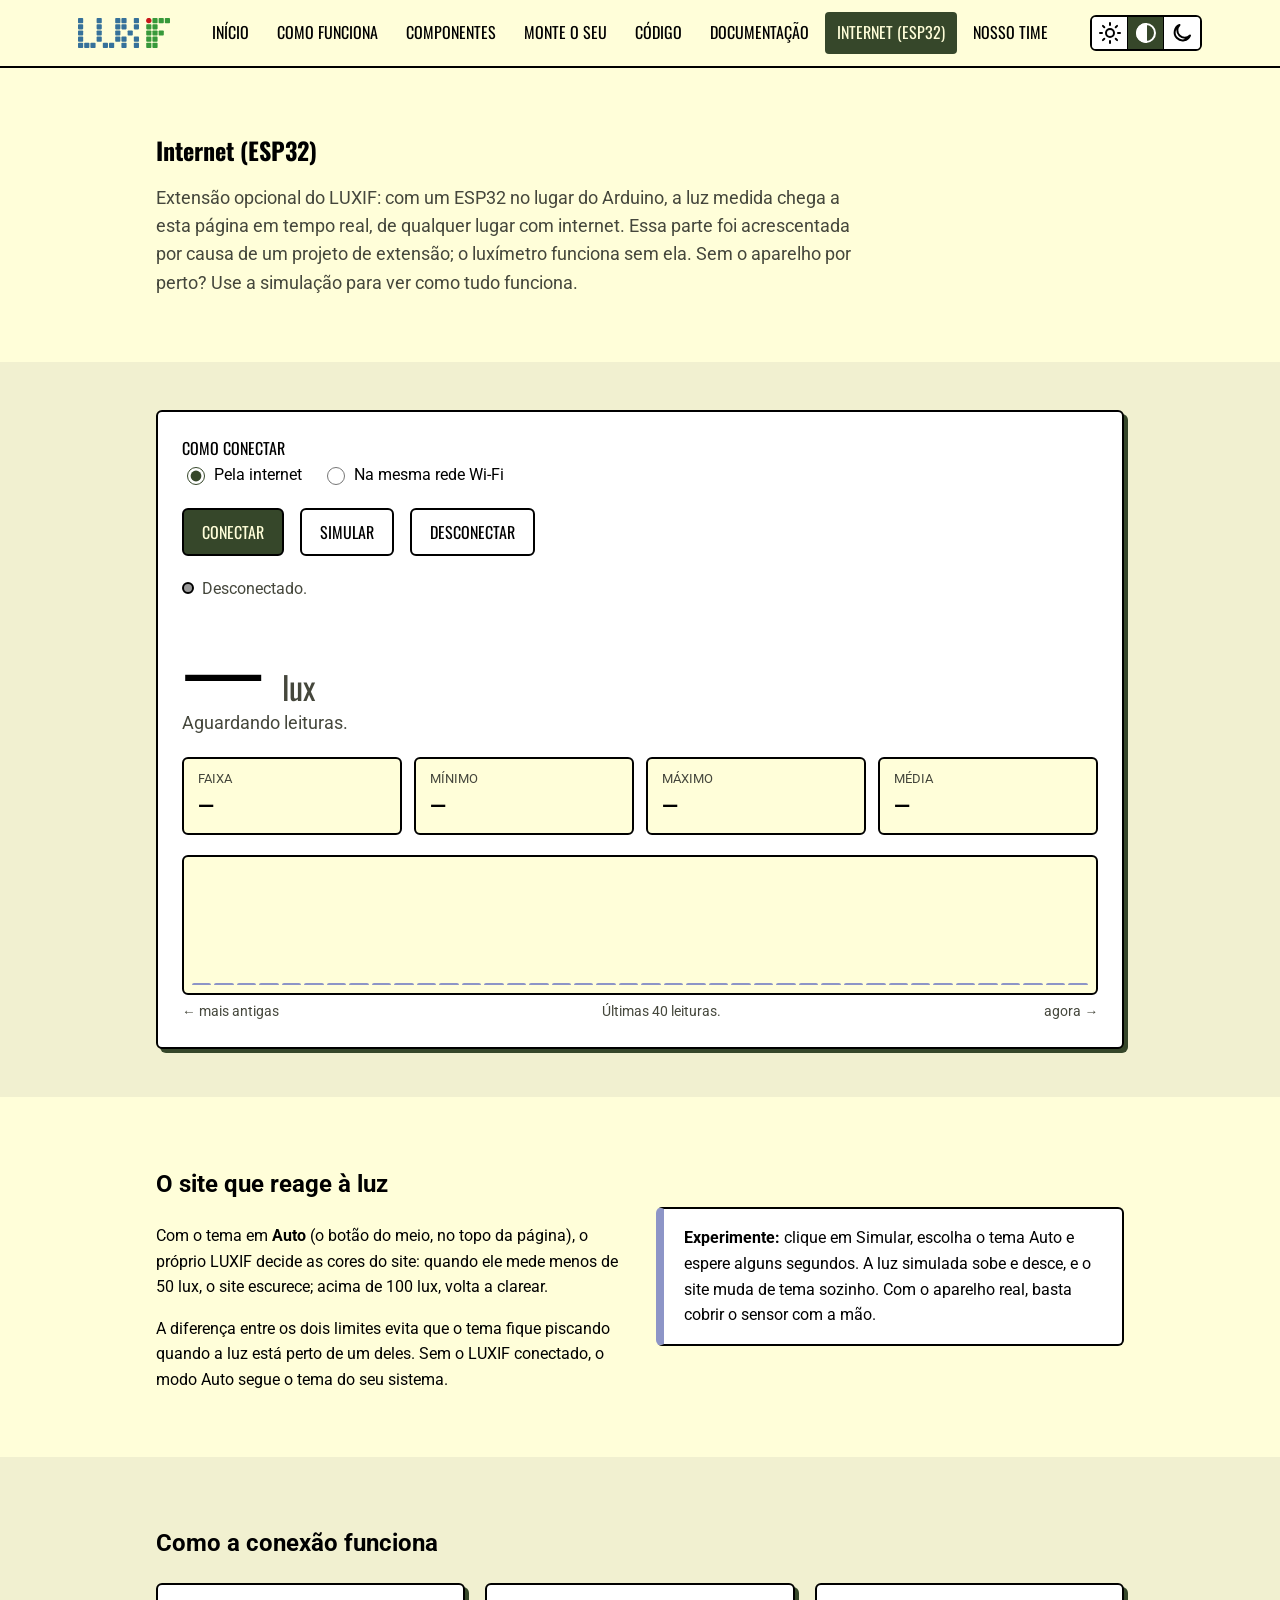
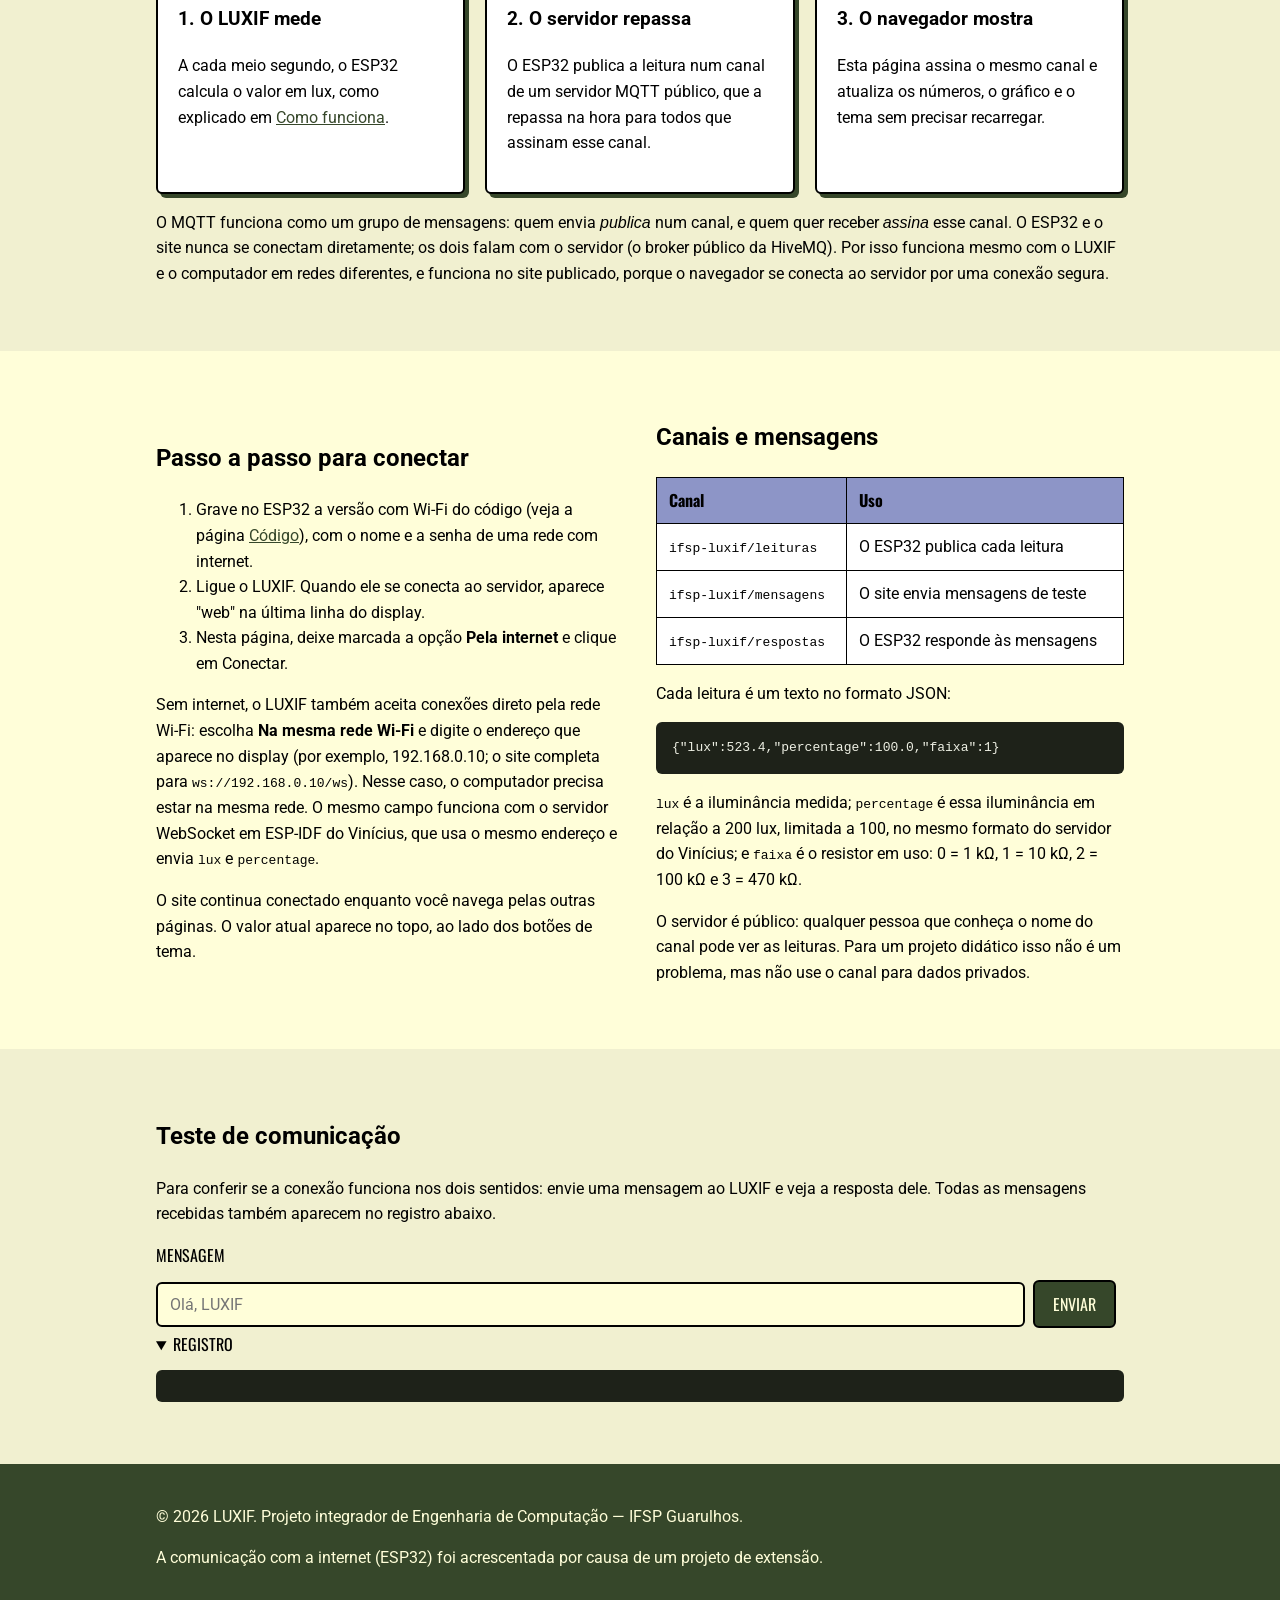
==== commit 163f3a32: "adicionando imagens da equipe" ====
--- a/paginas/ao-vivo.html
+++ b/paginas/ao-vivo.html
@@ -2,15 +2,17 @@
 <html lang="pt-BR">
 <head>
     <meta charset="UTF-8">
-    <title>Ao Vivo</title>
+    <meta name="viewport" content="width=device-width, initial-scale=1">
+    <title>Internet (ESP32)</title>
 
     <link rel="icon" href="../icones/icone.png" type="image/png">
 	<link href="https://fonts.googleapis.com/css2?family=Oswald:wght@500;700&amp;family=Roboto:wght@400;700&amp;display=swap" rel="stylesheet">
     <link rel="stylesheet" href="../css/style.css">
+    <script src="../js/tema.js"></script>
 </head>
 <body>
     <header>
-        <div class="container">
+        <div class="painel">
             <a href="../index.html"><img class="logo" src="../imagens/logo.svg" alt="Logo LUXIF — página inicial"></a>
             <nav>
                 <ul>
@@ -19,20 +21,158 @@
                     <li><a href="componentes.html">Componentes</a></li>
                     <li><a href="montagem.html">Monte o seu</a></li>
                     <li><a href="codigo.html">Código</a></li>
-                    <li><a href="ao-vivo.html" aria-current="page">Ao vivo</a></li>
                     <li><a href="documentacao.html">Documentação</a></li>
+                    <li><a href="ao-vivo.html" aria-current="page">Internet (ESP32)</a></li>
                     <li><a href="equipe.html">Nosso time</a></li>
                 </ul>
             </nav>
+            <div class="ferramentas">
+				<a class="indicador-luxif" href="ao-vivo.html" title="Leitura atual do LUXIF" hidden><span></span></a>
+				<div class="seletor-tema" role="group" aria-label="Tema do site">
+					<button type="button" data-escolha="claro" aria-pressed="false" aria-label="Tema claro" title="Tema claro"><img src="../icones/claro.svg" alt="" class="icone"></button>	
+					<button type="button" data-escolha="auto" aria-pressed="true" aria-label="Tema auto" title="Tema auto"><img src="../icones/auto.svg" alt="" class="icone"></button>	
+					<button type="button" data-escolha="escuro" aria-pressed="false" aria-label="Tema escuro" title="Tema escuro"><img src="../icones/escuro.svg" alt="" class="icone"></button>				
+				</div>
+			</div>
         </div>
     </header>
     
-    <main></main>
+    <main>
+        <section>
+			<div class="container">
+				<h1>Internet (ESP32)</h1>
+				<p class="introducao">Extensão opcional do LUXIF: com um ESP32 no lugar do Arduino, a luz medida chega a esta página em tempo real, de qualquer lugar com internet. Essa parte foi acrescentada por causa de um projeto de extensão; o luxímetro funciona sem ela. Sem o aparelho por perto? Use a simulação para ver como tudo funciona.</p>
+			</div>
+		</section>
+
+		<section id="grafico">
+			<div class="container">
+				<div class="grafico">
+					<form class="conexao" id="formulario-conexao">
+						<fieldset class="modos">
+							<legend>Como conectar</legend>
+							<label><input type="radio" name="modo" value="internet" checked> Pela internet</label>
+							<label><input type="radio" name="modo" value="local"> Na mesma rede Wi-Fi</label>
+						</fieldset>
+						<div class="campo-endereco" id="campo-local" hidden>
+							<label for="endereco">Endereço do LUXIF</label>
+							<input type="text" id="endereco" placeholder="192.168.0.10" autocomplete="off" spellcheck="false">
+						</div>
+						<p class="aviso" id="aviso-https" hidden>Este site está em HTTPS, e o navegador bloqueia conexões <code>ws://</code> diretas ao LUXIF. Use <strong>Pela internet</strong> ou abra o site por <code>http://</code> na mesma rede.</p>
+						<button class="botao" type="submit">Conectar</button>
+						<button class="botao secundario" type="button" id="botao-simular">Simular</button>
+						<button class="botao secundario" type="button" id="botao-desconectar" disabled>Desconectar</button>
+					</form>
+					<p class="estado" id="estado" data-estado="desconectado" role="status">Desconectado.</p>
+
+					<p class="leitura-principal"><span id="valor-lux">—</span> <small>lux</small></p>
+					<p class="nivel-luz" id="nivel-luz">Aguardando leituras.</p>
+
+					<div class="leituras">
+						<div><span>Faixa</span><strong id="valor-faixa">—</strong></div>
+						<div><span>Mínimo</span><strong id="valor-minimo">—</strong></div>
+						<div><span>Máximo</span><strong id="valor-maximo">—</strong></div>
+						<div><span>Média</span><strong id="valor-media">—</strong></div>
+					</div>
+
+					<div class="historico" id="historico" aria-hidden="true"></div>
+					<p class="legenda-historico"><span>← mais antigas</span><span>Últimas 40 leituras.</span><span>agora →</span></p>
+				</div>
+			</div>
+		</section>
+
+		<section id="tema-automatico">
+			<div class="container duas-colunas">
+				<div>
+					<h2>O site que reage à luz</h2>
+					<p>Com o tema em <strong>Auto</strong> (o botão do meio, no topo da página), o próprio LUXIF decide as cores do site: quando ele mede menos de 50 lux, o site escurece; acima de 100 lux, volta a clarear.</p>
+					<p>A diferença entre os dois limites evita que o tema fique piscando quando a luz está perto de um deles. Sem o LUXIF conectado, o modo Auto segue o tema do seu sistema.</p>
+				</div>
+				<div class="aviso">
+					<strong>Experimente:</strong> clique em Simular, escolha o tema Auto e espere alguns segundos. A luz simulada sobe e desce, e o site muda de tema sozinho. Com o aparelho real, basta cobrir o sensor com a mão.
+				</div>
+			</div>
+		</section>
+
+		<section id="como-funciona">
+			<div class="container">
+				<h2>Como a conexão funciona</h2>
+				<div class="grade">
+					<article class="cartao">
+						<h3>1. O LUXIF mede</h3>
+						<p>A cada meio segundo, o ESP32 calcula o valor em lux, como explicado em <a href="funcionamento.html">Como funciona</a>.</p>
+					</article>
+					<article class="cartao">
+						<h3>2. O servidor repassa</h3>
+						<p>O ESP32 publica a leitura num canal de um servidor MQTT público, que a repassa na hora para todos que assinam esse canal.</p>
+					</article>
+					<article class="cartao">
+						<h3>3. O navegador mostra</h3>
+						<p>Esta página assina o mesmo canal e atualiza os números, o gráfico e o tema sem precisar recarregar.</p>
+					</article>
+				</div>
+				<p>O MQTT funciona como um grupo de mensagens: quem envia <em>publica</em> num canal, e quem quer receber <em>assina</em> esse canal. O ESP32 e o site nunca se conectam diretamente; os dois falam com o servidor (o broker público da HiveMQ). Por isso funciona mesmo com o LUXIF e o computador em redes diferentes, e funciona no site publicado, porque o navegador se conecta ao servidor por uma conexão segura.</p>
+			</div>
+		</section>
+
+		<section id="conectar">
+			<div class="container duas-colunas">
+				<div>
+					<h2>Passo a passo para conectar</h2>
+					<ol>
+						<li>Grave no ESP32 a versão com Wi-Fi do código (veja a página <a href="codigo.html#versao-wifi">Código</a>), com o nome e a senha de uma rede com internet.</li>
+						<li>Ligue o LUXIF. Quando ele se conecta ao servidor, aparece "web" na última linha do display.</li>
+						<li>Nesta página, deixe marcada a opção <strong>Pela internet</strong> e clique em Conectar.</li>
+					</ol>
+					<p>Sem internet, o LUXIF também aceita conexões direto pela rede Wi-Fi: escolha <strong>Na mesma rede Wi-Fi</strong> e digite o endereço que aparece no display (por exemplo, 192.168.0.10; o site completa para <code>ws://192.168.0.10/ws</code>). Nesse caso, o computador precisa estar na mesma rede. O mesmo campo funciona com o servidor WebSocket em ESP-IDF do Vinícius, que usa o mesmo endereço e envia <code>lux</code> e <code>percentage</code>.</p>
+					<p>O site continua conectado enquanto você navega pelas outras páginas. O valor atual aparece no topo, ao lado dos botões de tema.</p>
+				</div>
+				<div>
+					<h2>Canais e mensagens</h2>
+					<div class="tabela-rolagem">
+						<table>
+							<thead>
+								<tr><th>Canal</th><th>Uso</th></tr>
+							</thead>
+							<tbody>
+								<tr><td><code>ifsp-luxif/leituras</code></td><td>O ESP32 publica cada leitura</td></tr>
+								<tr><td><code>ifsp-luxif/mensagens</code></td><td>O site envia mensagens de teste</td></tr>
+								<tr><td><code>ifsp-luxif/respostas</code></td><td>O ESP32 responde às mensagens</td></tr>
+							</tbody>
+						</table>
+					</div>
+					<p>Cada leitura é um texto no formato JSON:</p>
+					<pre><code>{"lux":523.4,"percentage":100.0,"faixa":1}</code></pre>
+					<p><code>lux</code> é a iluminância medida; <code>percentage</code> é essa iluminância em relação a 200 lux, limitada a 100, no mesmo formato do servidor do Vinícius; e <code>faixa</code> é o resistor em uso: 0 = 1 kΩ, 1 = 10 kΩ, 2 = 100 kΩ e 3 = 470 kΩ.</p>
+					<p>O servidor é público: qualquer pessoa que conheça o nome do canal pode ver as leituras. Para um projeto didático isso não é um problema, mas não use o canal para dados privados.</p>
+				</div>
+			</div>
+		</section>
+
+		<section id="teste">
+			<div class="container">
+				<h2>Teste de comunicação</h2>
+				<p>Para conferir se a conexão funciona nos dois sentidos: envie uma mensagem ao LUXIF e veja a resposta dele. Todas as mensagens recebidas também aparecem no registro abaixo.</p>
+				<form class="conexao" id="formulario-teste">
+					<label for="mensagem">Mensagem</label>
+					<input type="text" id="mensagem" placeholder="Olá, LUXIF" autocomplete="off">
+					<button class="botao" type="submit">Enviar</button>
+				</form>
+				<details open>
+					<summary>Registro</summary>
+					<pre class="registro" id="registro" aria-live="polite"></pre>
+				</details>
+			</div>
+		</section>
+    </main>
 
     <footer>
 		<div class="container">
-			<p>&copy; 2026 LUXIF. Projeto integrador — IFSP Guarulhos.</p>
+			<p>&copy; 2026 LUXIF. Projeto integrador de Engenharia de Computação — IFSP Guarulhos.</p>
+			<p>A comunicação com a internet (ESP32) foi acrescentada por causa de um projeto de extensão.</p>
 		</div>
 	</footer>
+	<script src="../js/luxif.js"></script>
+	<script src="../js/ao-vivo.js"></script>
 </body>
 </html>
--- a/css/style.css
+++ b/css/style.css
@@ -1,4 +1,4 @@
-:root{
+:root {
 	--principal: #8D95C7;   /* roxo azulado claro */
 	--secundaria: #A5C78D;  /* verde claro */
 	--destaque: #36472A;    /* verde escuro: links e botões */
@@ -7,13 +7,33 @@
 	--fonte-titulo: "Oswald", sans-serif;
 	--fonte-texto: "Roboto", sans-serif;
 
-    --sobre-destaque: #FFFED9;
+	--superficie: #FFFFFF;
+	--fundo-alternado: #F1F0D0;
 	--borda: #000000;
-
-    --texto-suave: #45473C;
-
-    --rodape-fundo: #0E100A;
+	--texto-suave: #45473C;
+	--sobre-destaque: #FFFED9;
+	--rodape-fundo: #36472A;
+	--rodape-texto: #FFFED9;
+
+	color-scheme: light;
+}
+
+:root[data-tema="escuro"] {
+	--principal: #A9B0DD;
+	--secundaria: #A5C78D;
+	--destaque: #B9D9A2;
+	--fundo: #16180F;
+	--texto: #F2F1DC;
+
+	--superficie: #20231A;
+	--fundo-alternado: #1B1D14;
+	--borda: #5C604E;
+	--texto-suave: #C4C3AE;
+	--sobre-destaque: #16180F;
+	--rodape-fundo: #0E100A;
 	--rodape-texto: #F2F1DC;
+
+	color-scheme: dark;
 }
 
 *,
@@ -28,6 +48,7 @@
 	color: var(--texto);
 	font-family: var(--fonte-texto);
 	line-height: 1.6;
+	transition: background-color .4s, color .4s;
 }
 
 h1 {
@@ -42,6 +63,11 @@
 img {
 	max-width: 100%;
 	height: auto;
+}
+
+:focus-visible {
+	outline: 3px solid var(--principal);
+	outline-offset: 2px;
 }
 
 section {
@@ -54,20 +80,31 @@
 	padding: 0 16px;
 }
 
+section {
+	padding: 48px 0;
+}
+
+section:nth-of-type(even) {
+	background: var(--fundo-alternado);
+}
+
 /* Cabeçalho */
 
 header {
 	border-bottom: 2px solid var(--borda);
 }
 
-header .container {
+header .painel {
 	display: flex;
 	flex-wrap: wrap;
 	align-items: center;
+	width: fit-content;
+	min-width: 1000px;
 	justify-content: space-between;
-	gap: 12px;
+	gap: 30px;
 	padding-top: 12px;
 	padding-bottom: 12px;
+	margin: 0 auto;
 }
 
 .logo {
@@ -105,6 +142,81 @@
 	color: var(--sobre-destaque);
 }
 
+
+.ferramentas {
+	display: flex;
+	align-items: center;
+	gap: 10px;
+}
+
+.icone { 
+	width: 1.5rem; 
+	height: 1.5rem; 
+	display: block; 
+}
+
+/* Os SVGs são pretos. Botão ativo tem fundo escuro no tema claro e claro no tema escuro; o inativo é o contrário. */
+[data-tema="claro"] button[aria-pressed="true"] .icone,
+[data-tema="escuro"] button[aria-pressed="false"] .icone {
+	filter: invert(1);
+}
+
+.indicador-luxif {
+	display: inline-flex;
+	align-items: center;
+	gap: 6px;
+	padding: 4px 10px;
+	border: 2px solid var(--borda);
+	border-radius: 999px;
+	background: var(--superficie);
+	color: var(--texto);
+	font-size: .9rem;
+	font-weight: 700;
+	text-decoration: none;
+	white-space: nowrap;
+}
+
+.indicador-luxif[hidden] {
+	display: none;
+}
+
+.indicador-luxif::before {
+	content: "";
+	width: 8px;
+	height: 8px;
+	border-radius: 50%;
+	background: #2E8540;
+}
+
+.seletor-tema {
+	display: inline-flex;
+	border: 2px solid var(--borda);
+	border-radius: 6px;
+	overflow: hidden;
+}
+
+.seletor-tema button {
+	display: grid;
+	place-items: center;
+	width: 36px;
+	height: 32px;
+	padding: 0;
+	border: 0;
+	border-right: 1px solid var(--borda);
+	background: var(--superficie);
+	color: var(--texto);
+	cursor: pointer;
+}
+
+.seletor-tema button:last-child {
+	border-right: 0;
+}
+
+.seletor-tema button[aria-pressed="true"] {
+	background: var(--destaque);
+	color: var(--sobre-destaque);
+}
+
 /* Rodapé */
 
 footer {
@@ -161,4 +273,343 @@
 .botao.secundario:hover {
     opacity: .60;
     background-color: var(--principal);
-}+}
+
+.grade {
+	display: grid;
+	grid-template-columns: repeat(auto-fit, minmax(220px, 1fr));
+	gap: 20px;
+}
+
+.cartao {
+	background: var(--superficie);
+	border: 2px solid var(--borda);
+	border-radius: 6px;
+	padding: 20px;
+	box-shadow: 4px 4px 0 var(--destaque);
+}
+
+.cartao h3 {
+	margin-top: 0;
+}
+
+.cartao .foto {
+	display: block;
+	width: 100%;
+	aspect-ratio: 1 / 1;
+	object-fit: cover;
+	border: 2px solid var(--borda);
+	border-radius: 4px;
+	margin-bottom: 16px;
+}
+
+.cartao .foto[hidden] {
+	display: none;
+}
+
+.aviso {
+	padding: 16px 20px;
+	border: 2px solid var(--borda);
+	border-left: 8px solid var(--principal);
+	border-radius: 6px;
+	background: var(--superficie);
+}
+
+.formula {
+	padding: 16px;
+	border: 2px dashed var(--borda);
+	border-radius: 6px;
+	background: var(--superficie);
+	font-family: monospace;
+	font-size: 1.2rem;
+	text-align: center;
+}
+
+figure {
+	margin: 0;
+	padding: 12px;
+	border: 2px solid var(--borda);
+	border-radius: 6px;
+	background: var(--superficie);
+}
+
+figure img {
+	display: block;
+	margin: 0 auto;
+	background: #FFFFFF;
+}
+
+figcaption {
+	margin-top: 8px;
+	font-size: .9rem;
+}
+
+table {
+	width: 100%;
+	border-collapse: collapse;
+	background: var(--superficie);
+}
+
+th,
+td {
+	padding: 10px 12px;
+	border: 1px solid var(--borda);
+	text-align: left;
+	vertical-align: top;
+}
+
+thead th {
+	background: var(--principal);
+	color: #000000;
+	font-family: var(--fonte-titulo);
+}
+
+:not(pre) > code {
+	overflow-wrap: anywhere;
+}
+
+pre {
+	overflow-x: auto;
+	padding: 16px;
+	border-radius: 6px;
+	background: #1E2219;
+	color: #EEF0E4;
+	line-height: 1.5;
+}
+
+
+.grafico {
+	background: var(--superficie);
+	border: 2px solid var(--borda);
+	border-radius: 6px;
+	padding: 24px;
+	box-shadow: 4px 4px 0 var(--destaque);
+}
+
+.conexao {
+	display: flex;
+	flex-wrap: wrap;
+	align-items: center;
+	gap: 8px;
+}
+
+.conexao > label,
+.campo-endereco label,
+.modos legend {
+	width: 100%;
+	padding: 0;
+	font-family: var(--fonte-titulo);
+	text-transform: uppercase;
+}
+
+.modos {
+	display: flex;
+	flex-wrap: wrap;
+	gap: 6px 20px;
+	width: 100%;
+	margin: 0 0 8px;
+	padding: 0;
+	border: 0;
+}
+
+.modos label {
+	display: inline-flex;
+	align-items: center;
+	gap: 6px;
+	cursor: pointer;
+}
+
+input[type="radio"] {
+	width: 18px;
+	height: 18px;
+	accent-color: var(--destaque);
+}
+
+.campo-endereco {
+	display: flex;
+	flex-wrap: wrap;
+	gap: 8px;
+	width: 100%;
+}
+
+.campo-endereco[hidden] {
+	display: none;
+}
+
+input[type="text"] {
+	flex: 1;
+	min-width: 220px;
+	min-height: 44px;
+	padding: 8px 12px;
+	border: 2px solid var(--borda);
+	border-radius: 6px;
+	background: var(--fundo);
+	color: var(--texto);
+	font: inherit;
+}
+
+.estado {
+	display: flex;
+	align-items: center;
+	gap: 8px;
+	margin: 16px 0 0;
+	color: var(--texto-suave);
+}
+
+.estado::before {
+	content: "";
+	flex: none;
+	width: 12px;
+	height: 12px;
+	border: 2px solid var(--borda);
+	border-radius: 50%;
+	background: #9A9A9A;
+}
+
+.estado[data-estado="conectado"]::before {
+	background: #2E8540;
+}
+
+.estado[data-estado="simulando"]::before {
+	background: #F2B705;
+}
+
+.estado[data-estado="conectando"]::before,
+.estado[data-estado="aguardando"]::before {
+	background: #8D95C7;
+}
+
+.estado[data-estado="erro"] {
+	color: var(--alerta);
+}
+
+.estado[data-estado="erro"]::before {
+	background: var(--alerta);
+}
+
+.leitura-principal {
+	margin: 24px 0 4px;
+	font-family: var(--fonte-titulo);
+	font-size: clamp(3rem, 12vw, 5rem);
+	line-height: 1;
+}
+
+.leitura-principal small {
+	font-size: .4em;
+	color: var(--texto-suave);
+}
+
+.nivel-luz {
+	margin: 0 0 20px;
+	color: var(--texto-suave);
+	font-size: 1.1rem;
+}
+
+.leituras {
+	display: grid;
+	grid-template-columns: repeat(auto-fit, minmax(130px, 1fr));
+	gap: 12px;
+}
+
+.leituras div {
+	padding: 10px 14px;
+	border: 2px solid var(--borda);
+	border-radius: 6px;
+	background: var(--fundo);
+}
+
+.leituras span {
+	display: block;
+	font-size: .8rem;
+	text-transform: uppercase;
+	color: var(--texto-suave);
+}
+
+.leituras strong {
+	font-size: 1.3rem;
+}
+
+.historico {
+	display: flex;
+	align-items: flex-end;
+	gap: 3px;
+	height: 140px;
+	margin-top: 20px;
+	padding: 8px;
+	border: 2px solid var(--borda);
+	border-radius: 6px;
+	background: var(--fundo);
+}
+
+.historico span {
+	flex: 1;
+	min-height: 2px;
+	border-radius: 2px 2px 0 0;
+	background: var(--principal);
+}
+
+.historico span.atual {
+	background: var(--destaque);
+}
+
+.legenda-historico {
+	display: flex;
+	justify-content: space-between;
+	margin: 6px 0 0;
+	font-size: .85rem;
+	color: var(--texto-suave);
+}
+
+.registro {
+	max-height: 220px;
+	overflow-y: auto;
+	margin-top: 12px;
+	font-size: .85rem;
+}
+
+details summary {
+	cursor: pointer;
+	font-family: var(--fonte-titulo);
+	text-transform: uppercase;
+}
+
+
+/* Responsividade */
+
+.duas-colunas {
+	display: grid;
+	grid-template-columns: 1fr 1fr;
+	gap: 32px;
+	align-items: center;
+}
+
+/* Em telas estreitas o cabeçalho acompanha a largura da tela, em vez de forçar 1000 px */
+@media (max-width: 1040px) {
+	header .painel {
+		min-width: 0;
+		width: 100%;
+		box-sizing: border-box;
+		padding-left: 16px;
+		padding-right: 16px;
+		gap: 12px 30px;
+	}
+}
+
+@media (max-width: 800px) {
+	nav {
+		order: 3;
+		width: 100%;
+	}
+
+	.duas-colunas {
+		grid-template-columns: minmax(0, 1fr);
+	}
+
+	.abertura h1 {
+		font-size: 2.2rem;
+	}
+}
+
+.tabela-rolagem {
+	overflow-x: auto;
+}
